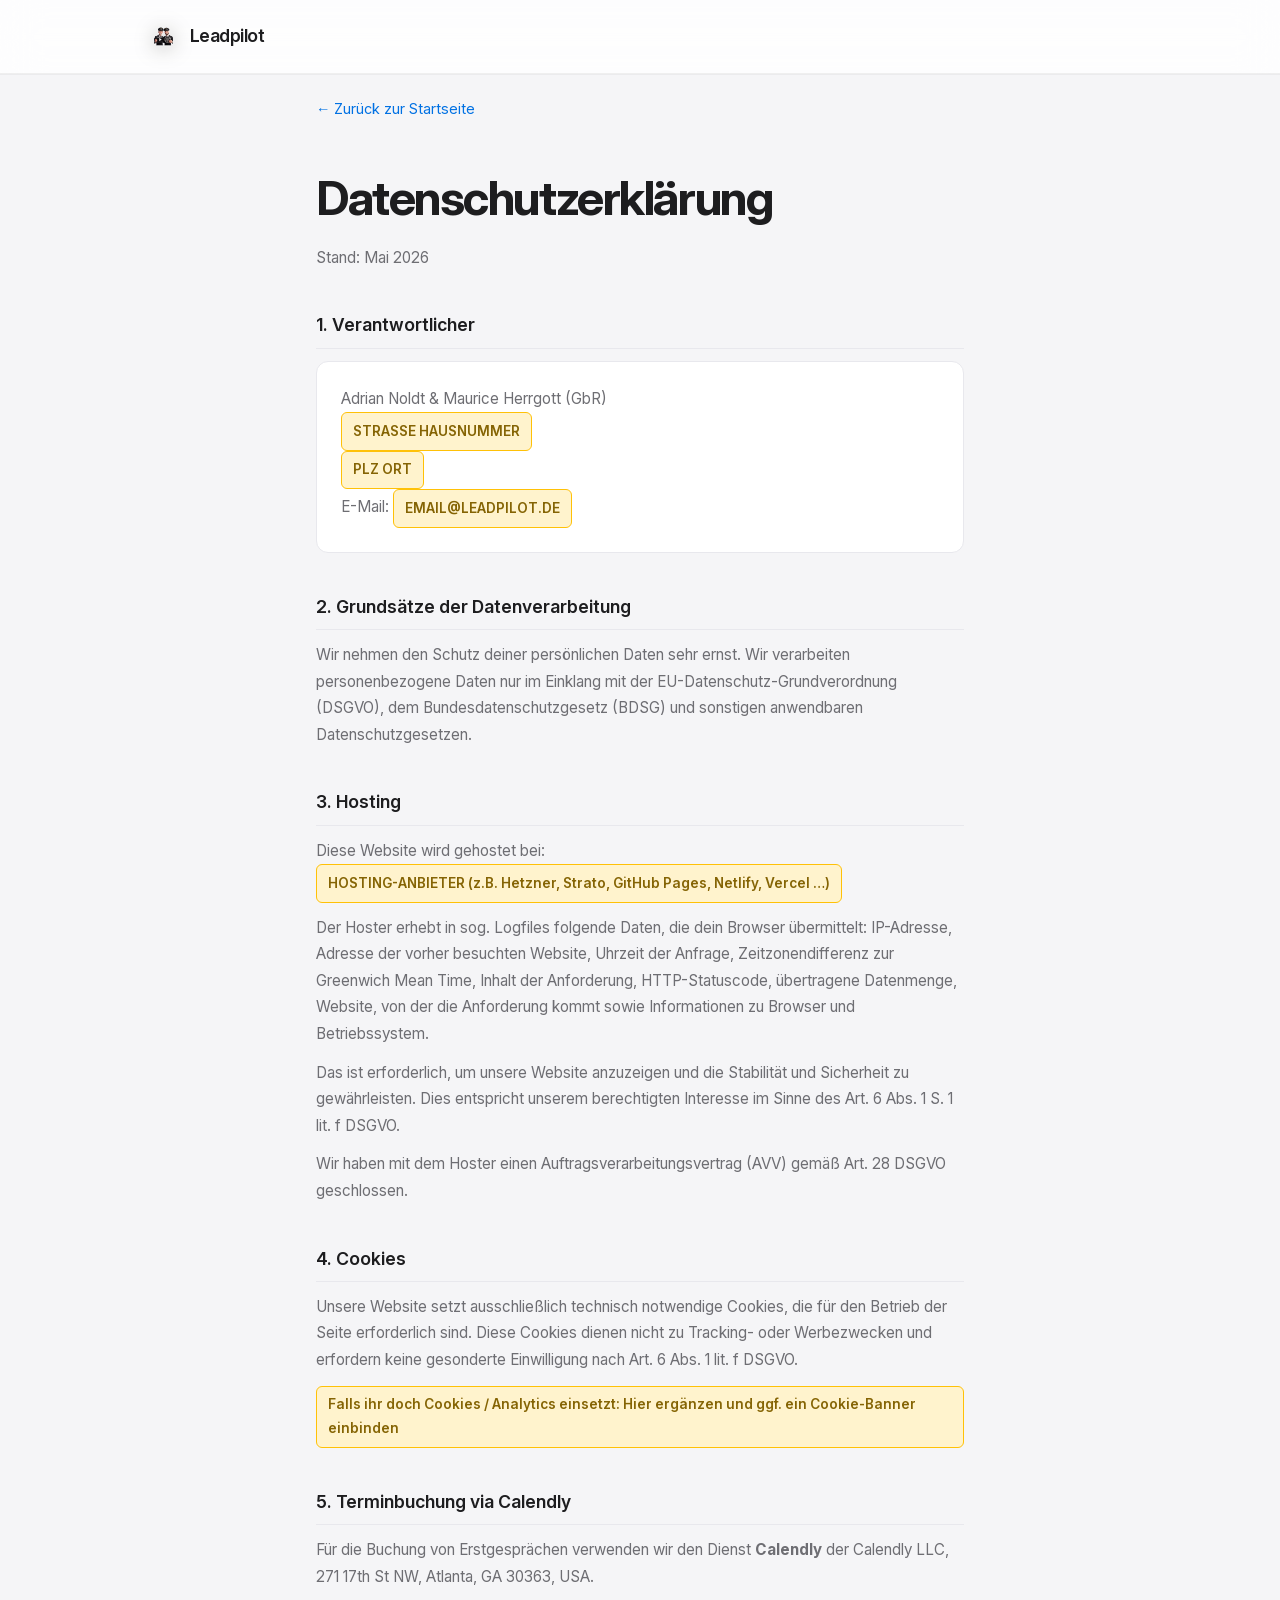
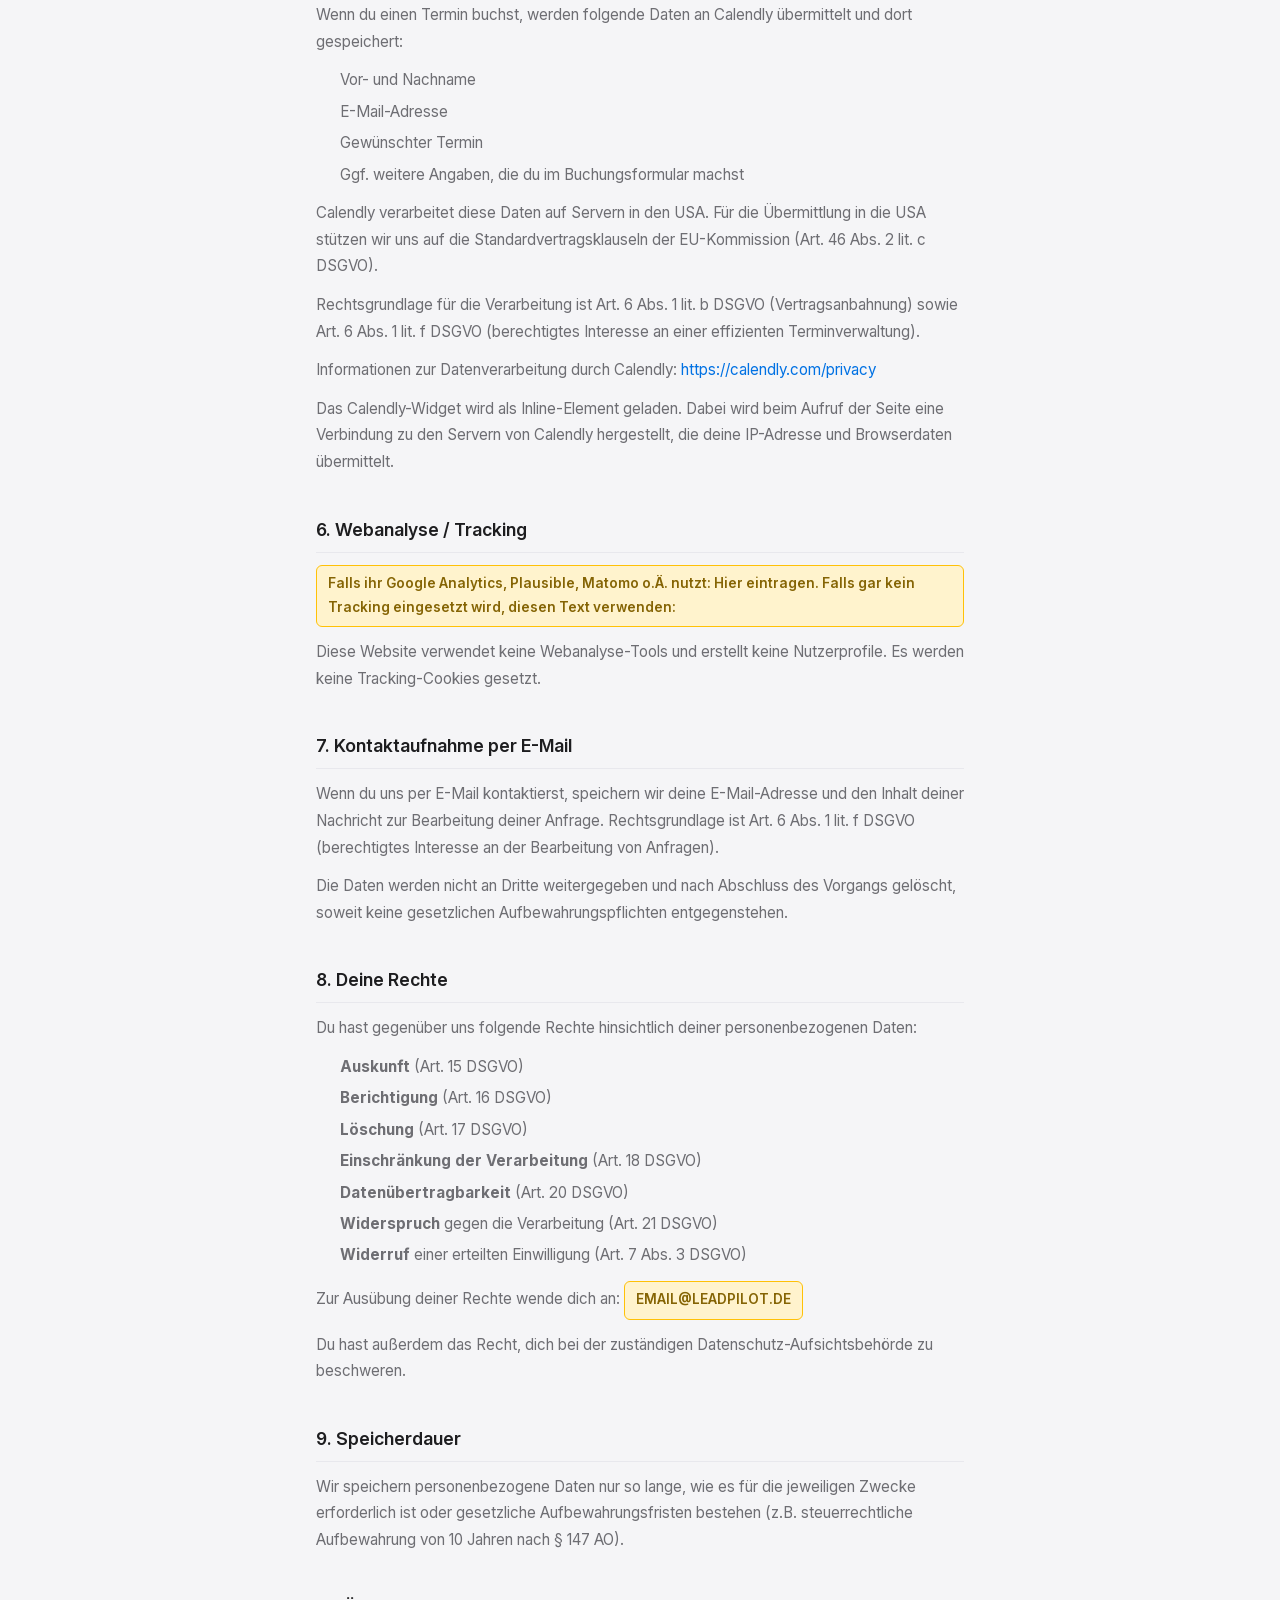
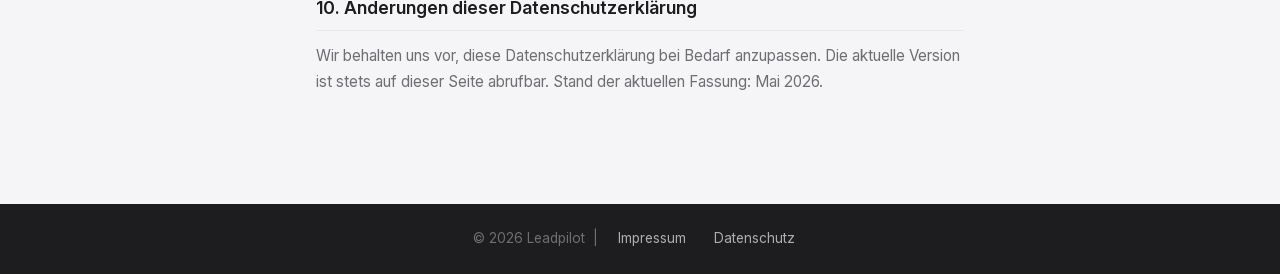
==== datenschutz.html @ 3bd0d0ff "Hero bild" ====
<!DOCTYPE html>
<html lang="de">
<head>
  <meta charset="UTF-8">
  <meta name="viewport" content="width=device-width, initial-scale=1.0">
  <title>Datenschutzerklärung — Leadpilot</title>
  <meta name="robots" content="noindex, follow">
  <link rel="canonical" href="https://leadpilot.de/datenschutz.html">
  <link rel="icon" type="image/png" sizes="32x32" href="assets/images/favicon-32x32.png">
  <link rel="stylesheet" href="assets/fonts/inter.css">
  <link rel="stylesheet" href="css/style.css">
  <style>
    .legal-page {
      background: var(--c-off-white);
      min-height: 100vh;
      padding-top: 6rem;
      padding-bottom: 6rem;
    }
    .legal-page .container {
      max-width: 760px;
    }
    .legal-page__back {
      display: inline-flex;
      align-items: center;
      gap: 0.4rem;
      color: var(--c-blue);
      text-decoration: none;
      font-size: 0.9rem;
      margin-bottom: 2.5rem;
      transition: opacity 0.2s;
    }
    .legal-page__back:hover { opacity: 0.7; }
    .legal-page h1 {
      font-size: clamp(2rem, 5vw, 3rem);
      font-weight: 700;
      color: var(--c-dark);
      margin-bottom: 0.5rem;
      letter-spacing: -0.03em;
    }
    .legal-page__date {
      color: var(--c-gray-4);
      font-size: 0.85rem;
      margin-bottom: 2.5rem;
    }
    .legal-page h2 {
      font-size: 1.1rem;
      font-weight: 600;
      color: var(--c-dark);
      margin-top: 2.5rem;
      margin-bottom: 0.75rem;
      padding-bottom: 0.5rem;
      border-bottom: 1px solid var(--c-gray-2);
    }
    .legal-page h3 {
      font-size: 0.95rem;
      font-weight: 600;
      color: var(--c-dark);
      margin-top: 1.5rem;
      margin-bottom: 0.5rem;
    }
    .legal-page p {
      color: var(--c-gray-4);
      line-height: 1.75;
      margin-bottom: 0.75rem;
      font-size: 0.95rem;
    }
    .legal-page ul {
      color: var(--c-gray-4);
      line-height: 1.75;
      margin-bottom: 0.75rem;
      font-size: 0.95rem;
      padding-left: 1.5rem;
    }
    .legal-page ul li { margin-bottom: 0.3rem; }
    .legal-page a {
      color: var(--c-blue);
      text-decoration: none;
    }
    .legal-page a:hover { text-decoration: underline; }
    .legal-placeholder {
      background: #fff3cd;
      border: 1px solid #ffc107;
      border-radius: 6px;
      padding: 0.4rem 0.7rem;
      display: inline-block;
      color: #856404;
      font-weight: 600;
      font-size: 0.85rem;
    }
    .legal-info-box {
      background: var(--c-white);
      border-radius: 12px;
      padding: 1.5rem;
      margin-bottom: 1rem;
      border: 1px solid var(--c-gray-2);
    }
    .legal-info-box p { margin: 0; }
    .footer--simple {
      background: var(--c-dark);
      padding: 1.5rem 0;
      text-align: center;
    }
    .footer--simple p {
      color: var(--c-gray-4);
      font-size: 0.85rem;
      margin: 0;
    }
    .footer--simple a {
      color: var(--c-gray-3);
      text-decoration: none;
      margin: 0 0.75rem;
    }
    .footer--simple a:hover { color: var(--c-white); }
  </style>
</head>
<body>

  <nav class="nav" id="nav">
    <div class="nav__inner">
      <a href="index.html" class="nav__logo">
        <img src="assets/images/Logo-Leadpilot.png" alt="" class="nav__logo-img" aria-hidden="true">
        <span class="nav__logo-text">Leadpilot</span>
      </a>
    </div>
  </nav>

  <main class="legal-page">
    <div class="container">

      <a href="index.html" class="legal-page__back">← Zurück zur Startseite</a>

      <h1>Datenschutzerklärung</h1>
      <p class="legal-page__date">Stand: Mai 2026</p>

      <!-- ── 1. Verantwortlicher ── -->
      <h2>1. Verantwortlicher</h2>
      <div class="legal-info-box">
        <p>
          Adrian Noldt &amp; Maurice Herrgott (GbR)<br>
          <span class="legal-placeholder">STRASSE HAUSNUMMER</span><br>
          <span class="legal-placeholder">PLZ ORT</span><br>
          E-Mail: <a href="mailto:"><span class="legal-placeholder">EMAIL@LEADPILOT.DE</span></a>
        </p>
      </div>

      <!-- ── 2. Grundsätze ── -->
      <h2>2. Grundsätze der Datenverarbeitung</h2>
      <p>
        Wir nehmen den Schutz deiner persönlichen Daten sehr ernst. Wir verarbeiten personenbezogene Daten nur im Einklang mit der EU-Datenschutz-Grundverordnung (DSGVO), dem Bundesdatenschutzgesetz (BDSG) und sonstigen anwendbaren Datenschutzgesetzen.
      </p>

      <!-- ── 3. Hosting ── -->
      <h2>3. Hosting</h2>
      <p>
        Diese Website wird gehostet bei: <span class="legal-placeholder">HOSTING-ANBIETER (z.B. Hetzner, Strato, GitHub Pages, Netlify, Vercel …)</span>
      </p>
      <p>
        Der Hoster erhebt in sog. Logfiles folgende Daten, die dein Browser übermittelt: IP-Adresse, Adresse der vorher besuchten Website, Uhrzeit der Anfrage, Zeitzonendifferenz zur Greenwich Mean Time, Inhalt der Anforderung, HTTP-Statuscode, übertragene Datenmenge, Website, von der die Anforderung kommt sowie Informationen zu Browser und Betriebssystem.
      </p>
      <p>
        Das ist erforderlich, um unsere Website anzuzeigen und die Stabilität und Sicherheit zu gewährleisten. Dies entspricht unserem berechtigten Interesse im Sinne des Art. 6 Abs. 1 S. 1 lit. f DSGVO.
      </p>
      <p>
        Wir haben mit dem Hoster einen Auftragsverarbeitungsvertrag (AVV) gemäß Art. 28 DSGVO geschlossen.
      </p>

      <!-- ── 4. Cookies ── -->
      <h2>4. Cookies</h2>
      <p>
        Unsere Website setzt ausschließlich technisch notwendige Cookies, die für den Betrieb der Seite erforderlich sind. Diese Cookies dienen nicht zu Tracking- oder Werbezwecken und erfordern keine gesonderte Einwilligung nach Art. 6 Abs. 1 lit. f DSGVO.
      </p>
      <p>
        <span class="legal-placeholder">Falls ihr doch Cookies / Analytics einsetzt: Hier ergänzen und ggf. ein Cookie-Banner einbinden</span>
      </p>

      <!-- ── 5. Calendly ── -->
      <h2>5. Terminbuchung via Calendly</h2>
      <p>
        Für die Buchung von Erstgesprächen verwenden wir den Dienst <strong>Calendly</strong> der Calendly LLC, 271 17th St NW, Atlanta, GA 30363, USA.
      </p>
      <p>
        Wenn du einen Termin buchst, werden folgende Daten an Calendly übermittelt und dort gespeichert:
      </p>
      <ul>
        <li>Vor- und Nachname</li>
        <li>E-Mail-Adresse</li>
        <li>Gewünschter Termin</li>
        <li>Ggf. weitere Angaben, die du im Buchungsformular machst</li>
      </ul>
      <p>
        Calendly verarbeitet diese Daten auf Servern in den USA. Für die Übermittlung in die USA stützen wir uns auf die Standardvertragsklauseln der EU-Kommission (Art. 46 Abs. 2 lit. c DSGVO).
      </p>
      <p>
        Rechtsgrundlage für die Verarbeitung ist Art. 6 Abs. 1 lit. b DSGVO (Vertragsanbahnung) sowie Art. 6 Abs. 1 lit. f DSGVO (berechtigtes Interesse an einer effizienten Terminverwaltung).
      </p>
      <p>
        Informationen zur Datenverarbeitung durch Calendly: <a href="https://calendly.com/privacy" target="_blank" rel="noopener noreferrer">https://calendly.com/privacy</a>
      </p>
      <p>
        Das Calendly-Widget wird als Inline-Element geladen. Dabei wird beim Aufruf der Seite eine Verbindung zu den Servern von Calendly hergestellt, die deine IP-Adresse und Browserdaten übermittelt.
      </p>

      <!-- ── 6. Analytics ── -->
      <h2>6. Webanalyse / Tracking</h2>
      <p>
        <span class="legal-placeholder">
          Falls ihr Google Analytics, Plausible, Matomo o.Ä. nutzt: Hier eintragen. Falls gar kein Tracking eingesetzt wird, diesen Text verwenden:
        </span>
      </p>
      <p>
        Diese Website verwendet keine Webanalyse-Tools und erstellt keine Nutzerprofile. Es werden keine Tracking-Cookies gesetzt.
      </p>

      <!-- ── 7. Kontaktaufnahme ── -->
      <h2>7. Kontaktaufnahme per E-Mail</h2>
      <p>
        Wenn du uns per E-Mail kontaktierst, speichern wir deine E-Mail-Adresse und den Inhalt deiner Nachricht zur Bearbeitung deiner Anfrage. Rechtsgrundlage ist Art. 6 Abs. 1 lit. f DSGVO (berechtigtes Interesse an der Bearbeitung von Anfragen).
      </p>
      <p>
        Die Daten werden nicht an Dritte weitergegeben und nach Abschluss des Vorgangs gelöscht, soweit keine gesetzlichen Aufbewahrungspflichten entgegenstehen.
      </p>

      <!-- ── 8. Deine Rechte ── -->
      <h2>8. Deine Rechte</h2>
      <p>Du hast gegenüber uns folgende Rechte hinsichtlich deiner personenbezogenen Daten:</p>
      <ul>
        <li><strong>Auskunft</strong> (Art. 15 DSGVO)</li>
        <li><strong>Berichtigung</strong> (Art. 16 DSGVO)</li>
        <li><strong>Löschung</strong> (Art. 17 DSGVO)</li>
        <li><strong>Einschränkung der Verarbeitung</strong> (Art. 18 DSGVO)</li>
        <li><strong>Datenübertragbarkeit</strong> (Art. 20 DSGVO)</li>
        <li><strong>Widerspruch</strong> gegen die Verarbeitung (Art. 21 DSGVO)</li>
        <li><strong>Widerruf</strong> einer erteilten Einwilligung (Art. 7 Abs. 3 DSGVO)</li>
      </ul>
      <p>
        Zur Ausübung deiner Rechte wende dich an: <a href="mailto:"><span class="legal-placeholder">EMAIL@LEADPILOT.DE</span></a>
      </p>
      <p>
        Du hast außerdem das Recht, dich bei der zuständigen Datenschutz-Aufsichtsbehörde zu beschweren.
      </p>

      <!-- ── 9. Speicherdauer ── -->
      <h2>9. Speicherdauer</h2>
      <p>
        Wir speichern personenbezogene Daten nur so lange, wie es für die jeweiligen Zwecke erforderlich ist oder gesetzliche Aufbewahrungsfristen bestehen (z.B. steuerrechtliche Aufbewahrung von 10 Jahren nach § 147 AO).
      </p>

      <!-- ── 10. Änderungen ── -->
      <h2>10. Änderungen dieser Datenschutzerklärung</h2>
      <p>
        Wir behalten uns vor, diese Datenschutzerklärung bei Bedarf anzupassen. Die aktuelle Version ist stets auf dieser Seite abrufbar. Stand der aktuellen Fassung: Mai 2026.
      </p>

    </div>
  </main>

  <footer class="footer--simple">
    <p>
      &copy; 2026 Leadpilot &nbsp;|&nbsp;
      <a href="impressum.html">Impressum</a>
      <a href="datenschutz.html">Datenschutz</a>
    </p>
  </footer>

</body>
</html>
---- assets/fonts/inter.css ----
/* Inter — lokal gehostet, kein Google-Server-Kontakt */
@font-face {
  font-family: 'Inter';
  font-style: normal;
  font-weight: 300 700;
  font-display: swap;
  src: url('inter-latin.woff2') format('woff2');
  unicode-range: U+0000-00FF, U+0131, U+0152-0153, U+02BB-02BC, U+02C6, U+02DA,
    U+02DC, U+0304, U+0308, U+0329, U+2000-206F, U+20AC, U+2122, U+2191,
    U+2193, U+2212, U+2215, U+FEFF, U+FFFD;
}
@font-face {
  font-family: 'Inter';
  font-style: italic;
  font-weight: 400;
  font-display: swap;
  src: url('inter-latin-italic.woff2') format('woff2');
  unicode-range: U+0000-00FF, U+0131, U+0152-0153, U+02BB-02BC, U+02C6, U+02DA,
    U+02DC, U+0304, U+0308, U+0329, U+2000-206F, U+20AC, U+2122, U+2191,
    U+2193, U+2212, U+2215, U+FEFF, U+FFFD;
}
---- css/style.css ----
/* ═══════════════════════════════════════════════════════════════
   LEADPILOT — Apple-Grade Design System
   Philosophie: Weniger, aber besser. Jedes Element verdient seinen Platz.
   ═══════════════════════════════════════════════════════════════ */

/* ── Reset ── */
*, *::before, *::after { box-sizing: border-box; margin: 0; padding: 0; }

/* ── Design Tokens ── */
:root {
  /* Neutrale Basis — Apple */
  --c-black:      #000000;
  --c-dark:       #1d1d1f;
  --c-dark-2:     #161617;
  --c-white:      #ffffff;
  --c-off-white:  #f5f5f7;
  --c-gray-1:     #f5f5f7;   /* hellster Hintergrund */
  --c-gray-2:     #e8e8ed;
  --c-gray-3:     #aeaeb2;
  --c-gray-4:     #6e6e73;   /* Body-Text auf hell */

  /* Apple Akzente */
  --c-blue:       #0071e3;
  --c-blue-light: #2997ff;
  --c-purple:     #bf5af2;
  --c-cyan:       #32ade6;

  /* Semantisch */
  --c-green:  #34c759;
  --c-red:    #ff453a;

  --font: 'Inter', -apple-system, BlinkMacSystemFont, 'SF Pro Display', sans-serif;

  --max-w:   1100px;
  --pad:     clamp(1.75rem, 5vw, 3.5rem);
  --r-sm:    10px;
  --r-md:    18px;
  --r-lg:    24px;
  --r-xl:    32px;
  --r-2xl:   40px;

  --ease-out:    cubic-bezier(0.16, 1, 0.3, 1);
  --ease-spring: cubic-bezier(0.34, 1.56, 0.64, 1);
  --ease-apple:  cubic-bezier(0.42, 0, 0.58, 1);
  --t-xs:  0.12s;
  --t-sm:  0.22s;
  --t-md:  0.42s;
  --t-lg:  0.72s;
}

/* ── Base ── */
html {
  scroll-behavior: smooth;
  -webkit-text-size-adjust: 100%;
  font-feature-settings: "cv01","cv03","cv04","ss01";
}
body {
  font-family: var(--font);
  background: var(--c-white);
  color: var(--c-dark);
  line-height: 1.6;
  overflow-x: hidden;
  -webkit-font-smoothing: antialiased;
  -moz-osx-font-smoothing: grayscale;
}
img    { display: block; max-width: 100%; }
a      { color: inherit; text-decoration: none; }
button { cursor: pointer; border: none; background: none; font: inherit; }
ul     { list-style: none; }

.container {
  max-width: var(--max-w);
  margin-inline: auto;
  padding-inline: var(--pad);
}

/* ═══════════════════════════════════════════════════════════════
   SCROLL REVEAL
   ═══════════════════════════════════════════════════════════════ */
.reveal {
  opacity: 0;
  transform: translateY(28px);
  transition:
    opacity var(--t-lg) var(--ease-out),
    transform var(--t-lg) var(--ease-out);
}
.reveal--delay-1 { transition-delay: 0.07s; }
.reveal--delay-2 { transition-delay: 0.14s; }
.reveal--delay-3 { transition-delay: 0.21s; }
.reveal.is-visible { opacity: 1; transform: none; }

/* ═══════════════════════════════════════════════════════════════
   TYPOGRAPHY HELPERS
   ═══════════════════════════════════════════════════════════════ */
.section-eyebrow {
  display: inline-block;
  font-size: 0.72rem;
  font-weight: 600;
  letter-spacing: 0.18em;
  text-transform: uppercase;
  color: var(--c-blue);
  margin-bottom: 1rem;
}
.section-eyebrow--light { color: var(--c-blue-light); }

.section-title {
  font-size: clamp(2.4rem, 5.5vw, 4rem);
  font-weight: 600;
  letter-spacing: -0.05em;
  line-height: 1.04;
  color: var(--c-dark);
}
.section-title--light { color: var(--c-white); }

.section-header {
  text-align: center;
  margin-bottom: clamp(3.5rem, 7vw, 6rem);
}
.section-header .section-sub {
  margin-top: 1.1rem;
  font-size: clamp(1rem, 2vw, 1.2rem);
  color: var(--c-gray-4);
  line-height: 1.65;
  max-width: 540px;
  margin-inline: auto;
}
.section-header--light .section-sub { color: rgba(255,255,255,0.42); }

/* ═══════════════════════════════════════════════════════════════
   BUTTONS — Apple Pill-Style
   ═══════════════════════════════════════════════════════════════ */
.btn {
  display: inline-flex;
  align-items: center;
  gap: 0.45rem;
  padding: 0.78rem 1.65rem;
  border-radius: 980px;
  font-size: 0.9rem;
  font-weight: 600;
  letter-spacing: -0.01em;
  white-space: nowrap;
  transition:
    background var(--t-sm) var(--ease-apple),
    box-shadow var(--t-sm) var(--ease-apple),
    transform var(--t-sm) var(--ease-apple),
    opacity var(--t-sm);
}
.btn:hover  { transform: scale(1.022); }
.btn:active { transform: scale(0.978); }

.btn--hero-primary {
  background: var(--c-blue);
  color: var(--c-white);
  font-weight: 700;
  letter-spacing: -0.015em;
  box-shadow: 0 4px 24px rgba(0,113,227,0.3);
}
.btn--hero-primary:hover {
  background: var(--c-blue-light);
  box-shadow: 0 8px 36px rgba(0,113,227,0.4);
}

.btn--hero-ghost {
  background: transparent;
  color: var(--c-dark);
  box-shadow: inset 0 0 0 1px rgba(0,0,0,0.15);
}
.btn--hero-ghost:hover {
  background: rgba(0,0,0,0.04);
  box-shadow: inset 0 0 0 1px rgba(0,0,0,0.22);
}

.btn--primary {
  background: var(--c-blue);
  color: var(--c-dark);
}
.btn--primary:hover {
  background: var(--c-blue-light);
  box-shadow: 0 6px 28px rgba(0,113,227,0.35);
}

.btn--dark {
  background: var(--c-dark);
  color: var(--c-white);
}
.btn--dark:hover {
  background: #2a2a2e;
  box-shadow: 0 6px 28px rgba(0,0,0,0.28);
}

.btn--white {
  background: var(--c-white);
  color: var(--c-dark);
}
.btn--white:hover {
  background: var(--c-off-white);
  box-shadow: 0 8px 32px rgba(0,0,0,0.18);
}

.btn--full { width: 100%; justify-content: center; }

.section-cta {
  text-align: center;
  margin-top: clamp(3rem, 6vw, 5rem);
}

/* ═══════════════════════════════════════════════════════════════
   NAVIGATION — Floating Glass Bar
   ═══════════════════════════════════════════════════════════════ */
.nav {
  position: fixed;
  inset-block-start: 0;
  inset-inline: 0;
  z-index: 200;
  background: rgba(255,255,255,0.82);
  backdrop-filter: saturate(180%) blur(20px);
  -webkit-backdrop-filter: saturate(180%) blur(20px);
  border-bottom: 1px solid rgba(0,0,0,0.06);
  box-shadow: 0 1px 0 rgba(0,0,0,0.04);
  transition:
    background var(--t-md) var(--ease-apple),
    border-color var(--t-md) var(--ease-apple),
    box-shadow var(--t-md) var(--ease-apple);
}

/* Über hellem Hero */
.nav--dark .nav__logo        { color: var(--c-dark); }
.nav--dark .nav__link        { color: var(--c-dark); opacity: 0.75; }
.nav--dark .nav__link:hover  { color: var(--c-dark); opacity: 1; background: rgba(0,0,0,0.04); }
.nav--dark .nav__link--cta         { background: var(--c-blue); color: var(--c-white); box-shadow: none; opacity: 1; }
.nav--dark .nav__link--cta:hover   { background: var(--c-blue-light); color: var(--c-white); opacity: 1; }
.nav--dark .nav__burger span { background: var(--c-dark); }

/* Gescrollt – warmes Frosted Glass */
.nav.is-scrolled {
  background: rgba(245,245,247,0.86);
  backdrop-filter: saturate(180%) blur(24px);
  -webkit-backdrop-filter: saturate(180%) blur(24px);
  border-color: rgba(0,0,0,0.06);
  box-shadow: 0 1px 0 rgba(0,0,0,0.04);
}
.nav.is-scrolled .nav__logo        { color: var(--c-dark); }
.nav.is-scrolled .nav__link        { color: var(--c-dark); opacity: 0.75; }
.nav.is-scrolled .nav__link:hover  { opacity: 1; background: rgba(0,0,0,0.04); }
.nav.is-scrolled .nav__link--cta         { background: var(--c-blue); color: var(--c-white); box-shadow: none; opacity: 1; }
.nav.is-scrolled .nav__link--cta:hover   { background: var(--c-blue-light); }
.nav.is-scrolled .nav__burger span { background: var(--c-dark); }

.nav__inner {
  max-width: var(--max-w);
  margin-inline: auto;
  padding: 0.9rem var(--pad);
  display: flex;
  align-items: center;
  gap: 1.25rem;
}

.nav__logo {
  margin-right: auto;
  display: flex;
  align-items: center;
  gap: 0.55rem;
  transition: opacity var(--t-sm);
}
.nav__logo:hover { opacity: 0.78; }

.nav__logo-img {
  height: 44px;
  width: auto;
  display: block;
  filter: drop-shadow(0 1px 0 rgba(255,255,255,0.6)) drop-shadow(0 2px 10px rgba(0,0,0,0.28));
  transition: filter var(--t-sm);
}

.nav__logo-text {
  font-size: 1.1rem;
  font-weight: 600;
  letter-spacing: -0.03em;
  color: var(--c-dark);
}

.nav__links { display: flex; align-items: center; gap: 0.1rem; }

.nav__link {
  font-size: 0.84rem;
  font-weight: 400;
  color: var(--c-dark);
  padding: 0.35rem 0.75rem;
  border-radius: 980px;
  transition: background var(--t-xs), color var(--t-xs), opacity var(--t-xs), box-shadow var(--t-xs);
  opacity: 0.8;
  white-space: nowrap;
}
.nav__link:hover  { opacity: 1; }
.nav__link--cta { opacity: 1; font-weight: 600; }

.nav__burger {
  display: none;
  flex-direction: column;
  gap: 5px;
  padding: 6px;
  border-radius: 7px;
  transition: background var(--t-xs);
}
.nav__burger:hover { background: rgba(0,0,0,0.05); }
.nav__burger span {
  display: block;
  width: 20px;
  height: 1.5px;
  background: var(--c-dark);
  border-radius: 2px;
  transition: transform var(--t-md) var(--ease-out), opacity var(--t-sm);
}
.nav__burger.is-open span:nth-child(1) { transform: translateY(6.5px) rotate(45deg); }
.nav__burger.is-open span:nth-child(2) { opacity: 0; }
.nav__burger.is-open span:nth-child(3) { transform: translateY(-6.5px) rotate(-45deg); }

.nav__mobile {
  max-height: 0;
  overflow: hidden;
  background: rgba(245,245,247,0.97);
  backdrop-filter: blur(24px);
  -webkit-backdrop-filter: blur(24px);
  transition: max-height var(--t-md) var(--ease-out);
}
.nav__mobile.is-open {
  max-height: 500px;
  padding-block: 0.5rem 1.5rem;
  border-top: 1px solid rgba(0,0,0,0.05);
}
.nav__mobile-link {
  display: block;
  padding: 0.75rem var(--pad);
  font-size: 1rem;
  color: var(--c-dark);
  border-bottom: 1px solid rgba(0,0,0,0.04);
}
.nav__mobile-link--cta { color: var(--c-blue); font-weight: 700; }

/* ═══════════════════════════════════════════════════════════════
   HERO — Cinematic Dark
   ═══════════════════════════════════════════════════════════════ */
.hero {
  position: relative;
  min-height: 100svh;
  display: flex;
  align-items: center;
  justify-content: center;
  background: var(--c-white);
  overflow: hidden;
  padding-block: 10rem 8rem;
}

/* Mesh Gradient Orbs */
.hero__mesh { position: absolute; inset: 0; pointer-events: none; }
.hero__mesh-orb {
  position: absolute;
  border-radius: 50%;
  filter: blur(100px);
  animation: meshFloat 18s ease-in-out infinite;
  will-change: transform;
}
.hero__mesh-orb--1 {
  width: 700px; height: 700px;
  background: radial-gradient(circle, rgba(0,113,227,0.14), transparent 65%);
  top: -200px; left: -150px;
}
.hero__mesh-orb--2 {
  width: 600px; height: 600px;
  background: radial-gradient(circle, rgba(191,90,242,0.11), transparent 65%);
  top: -100px; right: -100px;
  animation-delay: -6s;
}
.hero__mesh-orb--3 {
  width: 500px; height: 500px;
  background: radial-gradient(circle, rgba(50,173,230,0.09), transparent 65%);
  bottom: -150px; left: 30%;
  animation-delay: -12s;
}
.hero__mesh-orb--4 {
  width: 350px; height: 350px;
  background: radial-gradient(circle, rgba(41,151,255,0.08), transparent 65%);
  bottom: 10%; right: 5%;
  animation-delay: -4s;
}
@keyframes meshFloat {
  0%, 100% { transform: translate(0, 0) scale(1); }
  33%       { transform: translate(40px, -50px) scale(1.07); }
  66%       { transform: translate(-25px, 35px) scale(0.93); }
}

/* Subtiles Grid */
.hero__grid-overlay {
  position: absolute;
  inset: 0;
  background-image:
    linear-gradient(rgba(41,151,255,0.04) 1px, transparent 1px),
    linear-gradient(90deg, rgba(41,151,255,0.04) 1px, transparent 1px);
  background-size: 72px 72px;
  pointer-events: none;
  mask-image: radial-gradient(ellipse 75% 75% at 50% 50%, black 20%, transparent 100%);
}

/* Film-Grain — deaktiviert auf weißem Hintergrund */
.hero__noise { display: none; }

/* Hero Stacked Layout */
.hero__layout {
  position: relative;
  z-index: 2;
  display: grid;
  grid-template-columns: 1fr;
  gap: clamp(2.5rem, 5vw, 4rem);
  align-items: center;
  justify-items: center;
  max-width: var(--max-w);
  width: 100%;
  padding-inline: var(--pad);
}

/* Hero Content */
.hero__content {
  position: relative;
  text-align: center;
  max-width: 920px;
}

.hero__badge {
  display: inline-flex;
  align-items: center;
  gap: 0.55rem;
  padding: 0.38rem 1.1rem;
  background: rgba(0,113,227,0.08);
  box-shadow: inset 0 0 0 1px rgba(0,113,227,0.25);
  border-radius: 980px;
  font-size: 0.74rem;
  font-weight: 600;
  color: var(--c-blue);
  letter-spacing: 0.12em;
  text-transform: uppercase;
  margin-bottom: 1.75rem;
  margin-inline: auto;
}
.hero__badge-pulse {
  width: 6px; height: 6px;
  border-radius: 50%;
  background: var(--c-blue-light);
  box-shadow: 0 0 0 0 rgba(41,151,255,0.6);
  animation: pulseRing 2.8s ease-in-out infinite;
}
@keyframes pulseRing {
  0%   { box-shadow: 0 0 0 0 rgba(41,151,255,0.6); }
  60%  { box-shadow: 0 0 0 7px rgba(41,151,255,0); }
  100% { box-shadow: 0 0 0 0 rgba(41,151,255,0); }
}

.hero__headline {
  font-size: clamp(2.6rem, 4.6vw, 6rem);
  font-weight: 700;
  letter-spacing: -0.05em;
  line-height: 1.06;
  color: var(--c-dark);
  margin-bottom: 1.75rem;
}
.hero__headline-em {
  display: block;
  font-style: normal;
  background: linear-gradient(
    108deg,
    #2997ff  0%,
    #0071e3 22%,
    #bf5af2 46%,
    #32ade6 66%,
    #0071e3 82%,
    #2997ff 100%
  );
  -webkit-background-clip: text;
  -webkit-text-fill-color: transparent;
  background-clip: text;
  background-size: 200% auto;
  animation: gradientFlow 8s linear infinite;
}
@keyframes gradientFlow {
  0%   { background-position: 0% center; }
  100% { background-position: 200% center; }
}

.hero__sub {
  font-size: clamp(1.05rem, 1.6vw, 1.3rem);
  font-weight: 400;
  color: #3a3a3f;
  line-height: 1.6;
  letter-spacing: -0.01em;
  max-width: 560px;
  margin-inline: auto;
  margin-bottom: 0;
}

/* Desktop: Text links, Video rechts */
@media (min-width: 769px) {
  .hero__layout {
    grid-template-columns: 1fr 1.1fr;
    justify-items: start;
    align-items: center;
    max-width: min(92vw, 1440px);
    gap: clamp(2.5rem, 5vw, 5rem);
  }
  .hero__content {
    text-align: left;
    max-width: 100%;
  }
  .hero__badge      { margin-inline: 0; }
  .hero__sub        { margin-inline: 0; max-width: 100%; font-size: 1.1rem; }
  .hero__headline   { font-size: clamp(2.4rem, 3.4vw, 4.2rem); }
  .hero__headline-em br { display: none; }
  .hero__actions {
    justify-content: flex-start;
  }
  .hero__actions .btn {
    padding: 0.9rem 2.2rem;
    font-size: 1rem;
  }
  .hero__video-wrap {
    grid-column: 2;
    grid-row: 1 / span 2;
    width: 100%;
    align-self: center;
  }
}

.hero__actions {
  display: flex;
  gap: 0.7rem;
  justify-content: center;
  flex-wrap: wrap;
  margin-bottom: 0;
}

.hero__chips {
  display: flex;
  gap: 0.4rem;
  justify-content: flex-start;
  flex-wrap: wrap;
}
.chip {
  font-size: 0.7rem;
  font-weight: 500;
  letter-spacing: 0.04em;
  color: rgba(41,151,255,0.6);
  padding: 0.25rem 0.7rem;
  box-shadow: inset 0 0 0 1px rgba(0,113,227,0.22);
  border-radius: 980px;
}

/* Hero Video — YouTube 16:9 */
.hero__video-wrap {
  position: relative;
  border-radius: var(--r-2xl);
  overflow: hidden;
  aspect-ratio: 16 / 9;
  background: #000;
  border: 1px solid rgba(0,113,227,0.18);
  box-shadow:
    0 2px 0 rgba(255,255,255,0.08) inset,
    0 32px 80px rgba(0,0,0,0.45),
    0 4px 24px rgba(0,113,227,0.14);
  width: 100%;
}

.hero__video {
  position: absolute;
  inset: 0;
  width: 100%;
  height: 100%;
  object-fit: cover;
  border: none;
  pointer-events: none;
}

.hero__video-play {
  position: absolute;
  inset: 0;
  display: flex;
  align-items: center;
  justify-content: center;
  background: rgba(0,0,0,0.18);
  border: none;
  cursor: pointer;
  touch-action: manipulation;
  transition: background var(--t-sm) var(--ease-apple), opacity var(--t-md);
  z-index: 3;
}
.hero__video-play:hover { background: rgba(0,0,0,0.28); }
.hero__video-play svg {
  width: 72px;
  height: 72px;
  filter: drop-shadow(0 4px 24px rgba(0,0,0,0.5));
  transition: transform var(--t-sm) var(--ease-spring);
}
.hero__video-play:hover svg { transform: scale(1.1); }
.hero__video-play.is-hidden {
  opacity: 0;
  pointer-events: none;
}

.hero__scroll-hint {
  position: absolute;
  bottom: 2.75rem;
  left: 50%;
  transform: translateX(-50%);
  display: flex;
  flex-direction: column;
  align-items: center;
  gap: 0.55rem;
  opacity: 0.28;
}
.hero__scroll-line {
  width: 1px;
  height: 48px;
  background: linear-gradient(to bottom, var(--c-blue-light), transparent);
  animation: scrollLine 2.2s ease-in-out infinite;
}
@keyframes scrollLine {
  0%   { transform: scaleY(1);   transform-origin: top;    opacity: 1; }
  50%  { transform: scaleY(0.25); transform-origin: top;   opacity: 0.3; }
  51%  { transform: scaleY(0);   transform-origin: bottom; }
  100% { transform: scaleY(1);   transform-origin: bottom; opacity: 1; }
}
.hero__scroll-label {
  font-size: 0.62rem;
  font-weight: 500;
  letter-spacing: 0.18em;
  text-transform: uppercase;
  color: var(--c-blue-light);
}

/* ═══════════════════════════════════════════════════════════════
   PORTFOLIO
   ═══════════════════════════════════════════════════════════════ */
.portfolio {
  background: var(--c-white);
  padding-block: clamp(6rem, 12vw, 10rem);
  padding-bottom: clamp(6rem, 12vw, 10rem);
}

.portfolio__grid {
  display: grid;
  grid-template-columns: repeat(6, 1fr);
  column-gap: 1.25rem;
  row-gap: 1.25rem;
}

/* 2 große oben, 3 kleine unten — alle 16:9 ohne Lücken */
.video-card:nth-child(1),
.video-card:nth-child(2) { grid-column: span 3; }
.video-card:nth-child(3),
.video-card:nth-child(4),
.video-card:nth-child(5) { grid-column: span 2; }

.portfolio .section-header {
  position: relative;
  padding-bottom: 2rem;
  margin-bottom: 0;
}


.video-card {
  border-radius: var(--r-xl);
  overflow: hidden;
  background: var(--c-white);
  border: 1px solid rgba(0,0,0,0.07);
  box-shadow: 0 2px 16px rgba(0,0,0,0.06);
  transition:
    transform var(--t-md) var(--ease-out),
    box-shadow var(--t-md) var(--ease-out);
}
.video-card:hover {
  transform: translateY(-5px);
  box-shadow: 0 16px 48px rgba(0,0,0,0.12);
}

.video-card__media {
  position: relative;
  aspect-ratio: 16 / 9;
  overflow: hidden;
  background: linear-gradient(135deg, #0d1117 0%, #161b22 40%, #1c2333 100%);
}

.video-card__iframe,
.video-card__video {
  position: absolute;
  inset: 0;
  width: 100%;
  height: 100%;
  border: none;
  object-fit: cover;
}
.video-card__video::-webkit-media-controls-overflow-button {
  display: none;
}

.video-card__play {
  position: absolute;
  inset: 0;
  display: flex;
  align-items: center;
  justify-content: center;
  background: transparent;
  border: none;
  cursor: pointer;
  touch-action: manipulation;
  transition: opacity 0.2s ease;
}
.video-card__play svg {
  width: 64px;
  height: 64px;
  filter: drop-shadow(0 4px 20px rgba(0,0,0,0.6));
  transition: transform 0.2s ease;
}
.video-card__play:hover svg {
  transform: scale(1.1);
}

/* ── Video Modal ── */
.video-modal {
  position: fixed;
  inset: 0;
  z-index: 1000;
  display: flex;
  align-items: center;
  justify-content: center;
}
.video-modal[hidden] { display: none; }

.video-modal__backdrop {
  position: absolute;
  inset: 0;
  background: rgba(0,0,0,0.85);
  backdrop-filter: blur(6px);
  -webkit-backdrop-filter: blur(6px);
  cursor: pointer;
  opacity: 0;
  transition: opacity 0.35s ease;
}
.video-modal.is-open .video-modal__backdrop { opacity: 1; }

.video-modal__box {
  position: relative;
  z-index: 1;
  width: min(90vw, 960px);
  border-radius: var(--r-xl);
  overflow: hidden;
  background: #000;
  box-shadow: 0 32px 80px rgba(0,0,0,0.7);
  transform: scale(0.05);
  opacity: 0;
  transition:
    transform 0.45s cubic-bezier(0.34, 1.4, 0.64, 1),
    opacity   0.3s ease;
}
.video-modal.is-open .video-modal__box {
  transform: scale(1);
  opacity: 1;
}

.video-modal__video {
  display: block;
  width: 100%;
  max-height: 80vh;
  object-fit: contain;
}

.video-modal__close {
  position: absolute;
  top: 12px;
  right: 12px;
  z-index: 2;
  width: 36px;
  height: 36px;
  display: flex;
  align-items: center;
  justify-content: center;
  background: rgba(0,0,0,0.55);
  backdrop-filter: blur(8px);
  -webkit-backdrop-filter: blur(8px);
  border: 1px solid rgba(255,255,255,0.15);
  border-radius: 50%;
  color: #fff;
  cursor: pointer;
  transition: background 0.2s;
}
.video-modal__close:hover { background: rgba(0,0,0,0.8); }
.video-modal__close svg { width: 16px; height: 16px; }

.video-card__info {
  padding: 1rem 1.25rem 1.2rem;
}
.video-card__tag {
  display: block;
  font-size: 0.68rem;
  font-weight: 600;
  letter-spacing: 0.1em;
  text-transform: uppercase;
  color: var(--c-blue);
  margin-bottom: 0.3rem;
}
.video-card__title {
  font-size: 1rem;
  font-weight: 600;
  letter-spacing: -0.02em;
  color: var(--c-dark);
  line-height: 1.3;
}


/* ═══════════════════════════════════════════════════════════════
   VORTEILE — Bento Grid
   ═══════════════════════════════════════════════════════════════ */
.vorteile {
  background: var(--c-gray-1);
  padding-block: clamp(6rem, 12vw, 10rem);
}

.bento {
  display: grid;
  grid-template-columns: repeat(3, 1fr);
  gap: 12px;
}

.bento__card {
  background: var(--c-white);
  border-radius: var(--r-xl);
  padding: 2.25rem;
  border: 1px solid rgba(0,0,0,0.055);
  position: relative;
  overflow: hidden;
  transition:
    transform var(--t-md) var(--ease-out),
    box-shadow var(--t-md) var(--ease-out);
  cursor: default;
}
.bento__card:hover {
  transform: translateY(-4px);
  box-shadow: 0 2px 4px rgba(0,0,0,0.03), 0 12px 40px rgba(0,0,0,0.08);
}
.bento__card--tall  { grid-row: span 2; display: flex; flex-direction: column; }
.bento__card--tall .bento__card-body { margin-top: auto; }
.bento__card--wide  { grid-column: span 2; }

/* Dunkle Akzent-Karte */
.bento__card--accent {
  background: var(--c-dark);
  border-color: transparent;
}
.bento__card--accent:hover {
  box-shadow: 0 12px 48px rgba(0,0,0,0.4), 0 0 0 1px rgba(0,113,227,0.18);
}
.bento__card--accent .bento__card-icon  { color: var(--c-blue-light); }
.bento__card--accent .bento__card-title { color: rgba(255,255,255,0.96); }
.bento__card--accent .bento__card-text  { color: rgba(255,255,255,0.68); }

/* Subtiler Gold-Schimmer nur auf Akzent-Karte */
.bento__card-gradient {
  position: absolute;
  inset: 0;
  background: radial-gradient(ellipse 110% 90% at 0% 0%, rgba(0,113,227,0.16) 0%, transparent 55%);
  pointer-events: none;
}

.bento__card-icon { width: 38px; height: 38px; color: var(--c-blue); margin-bottom: 1.5rem; flex-shrink: 0; }
.bento__card-icon svg { width: 100%; height: 100%; }

.bento__card-title {
  font-size: 1.22rem;
  font-weight: 700;
  letter-spacing: -0.03em;
  color: var(--c-dark);
  margin-bottom: 0.6rem;
  line-height: 1.25;
}
.bento__card-text {
  font-size: 0.92rem;
  color: #4a4a52;
  line-height: 1.7;
}

/* ═══════════════════════════════════════════════════════════════
   VERGLEICH
   ═══════════════════════════════════════════════════════════════ */
.vergleich {
  background: var(--c-white);
  padding-block: clamp(6rem, 12vw, 10rem);
}

.comparison {
  display: grid;
  grid-template-columns: 1fr 1fr;
  gap: 12px;
  max-width: 860px;
  margin-inline: auto;
}

.comparison__card {
  border-radius: var(--r-xl);
  padding: 2.25rem 2.5rem;
  transition: transform var(--t-md) var(--ease-out), box-shadow var(--t-md) var(--ease-out);
}
.comparison__card:hover { transform: translateY(-3px); }

.comparison__card--other {
  background: var(--c-gray-1);
  border: 1px solid rgba(0,0,0,0.055);
}
.comparison__card--other:hover { box-shadow: 0 8px 36px rgba(0,0,0,0.07); }

.comparison__card--us {
  background: var(--c-dark);
  border: 1px solid rgba(0,113,227,0.22);
  position: relative;
  overflow: hidden;
}
.comparison__card--us::before {
  content: '';
  position: absolute;
  top: 0; left: 0;
  width: 100%; height: 100%;
  background: radial-gradient(ellipse 110% 80% at 5% 0%, rgba(0,113,227,0.13) 0%, transparent 55%);
  pointer-events: none;
}
.comparison__card--us:hover {
  box-shadow: 0 20px 60px rgba(0,0,0,0.45), 0 0 0 1px rgba(0,113,227,0.3);
}

.comparison__card-head {
  display: flex;
  align-items: center;
  justify-content: space-between;
  padding-bottom: 1.25rem;
  margin-bottom: 1.6rem;
  border-bottom: 1px solid;
}
.comparison__card--other .comparison__card-head { border-bottom-color: rgba(0,0,0,0.07); }
.comparison__card--us    .comparison__card-head { border-bottom-color: rgba(0,113,227,0.18); }

.comparison__card-head h3 {
  font-size: 0.95rem;
  font-weight: 600;
  letter-spacing: -0.02em;
  position: relative;
  z-index: 1;
}
.comparison__card--other .comparison__card-head h3 { color: var(--c-gray-3); }
.comparison__card--us    .comparison__card-head h3 { color: var(--c-white); }

.comparison__badge {
  font-size: 0.68rem;
  font-weight: 700;
  letter-spacing: 0.06em;
  text-transform: uppercase;
  color: var(--c-dark);
  background: var(--c-blue);
  padding: 0.2rem 0.65rem;
  border-radius: 980px;
  position: relative;
  z-index: 1;
}

.comparison__list { display: flex; flex-direction: column; gap: 0.95rem; position: relative; z-index: 1; }

.comparison__item {
  display: flex;
  align-items: flex-start;
  gap: 0.7rem;
  font-size: 0.88rem;
  line-height: 1.55;
}
.comparison__item--con { color: var(--c-gray-3); }
.comparison__item--pro { color: rgba(255,255,255,0.78); }

.comparison__item--con::before,
.comparison__item--pro::before {
  content: '';
  display: inline-block;
  flex-shrink: 0;
  width: 20px; height: 20px;
  border-radius: 50%;
  font-size: 0.6rem;
  font-weight: 700;
  text-align: center;
  line-height: 20px;
  margin-top: 0.12rem;
}
.comparison__item--con::before {
  content: '✕';
  background: rgba(255,67,58,0.1);
  color: var(--c-red);
}
.comparison__item--pro::before {
  content: '✓';
  background: rgba(0,113,227,0.18);
  color: var(--c-blue-light);
}

/* ═══════════════════════════════════════════════════════════════
   ABLAUF — 5 Steps
   ═══════════════════════════════════════════════════════════════ */
.ablauf {
  background: var(--c-gray-1);
  padding-block: clamp(6rem, 12vw, 10rem);
}

.process {
  max-width: 680px;
  margin-inline: auto;
}

.process__step {
  display: grid;
  grid-template-columns: 60px 1fr;
  gap: 2rem;
  padding-block: 1.6rem;
  align-items: center;
  border-bottom: 1px solid rgba(0,0,0,0.055);
}
.process__step:last-child { border-bottom: none; }

.process__num {
  width: 52px; height: 52px;
  border-radius: 50%;
  background: var(--c-white);
  border: 1px solid rgba(0,113,227,0.22);
  color: var(--c-blue);
  display: flex;
  align-items: center;
  justify-content: center;
  font-size: 0.82rem;
  font-weight: 700;
  letter-spacing: 0.04em;
  flex-shrink: 0;
  box-shadow: 0 2px 10px rgba(0,0,0,0.05);
  transition:
    background var(--t-md) var(--ease-out),
    color var(--t-md),
    border-color var(--t-md),
    box-shadow var(--t-md) var(--ease-out);
}
.process__step:hover .process__num {
  background: var(--c-dark);
  color: var(--c-blue-light);
  border-color: transparent;
  box-shadow: 0 4px 20px rgba(0,113,227,0.2);
}

.process__title {
  font-size: 1.05rem;
  font-weight: 600;
  letter-spacing: -0.025em;
  color: var(--c-dark);
  margin-bottom: 0.35rem;
}
.process__text {
  font-size: 0.87rem;
  color: var(--c-gray-4);
  line-height: 1.72;
}

/* ═══════════════════════════════════════════════════════════════
   ABOUT — Dark
   ═══════════════════════════════════════════════════════════════ */
.about {
  background: var(--c-dark-2);
  padding-block: clamp(7rem, 14vw, 12rem);
  position: relative;
  overflow: hidden;
}

.about__glow {
  position: absolute;
  border-radius: 50%;
  filter: blur(130px);
  pointer-events: none;
}
.about__glow--1 {
  width: 700px; height: 700px;
  background: radial-gradient(circle, rgba(0,113,227,0.14), transparent 70%);
  top: -220px; right: -220px;
  animation: glowPulse 12s ease-in-out infinite;
}
.about__glow--2 {
  width: 600px; height: 600px;
  background: radial-gradient(circle, rgba(191,90,242,0.10), transparent 70%);
  bottom: -220px; left: -160px;
  animation: glowPulse 12s ease-in-out infinite;
  animation-delay: -6s;
}
@keyframes glowPulse {
  0%, 100% { opacity: 1; transform: scale(1); }
  50%       { opacity: 0.55; transform: scale(0.9); }
}

.about__cards {
  display: grid;
  grid-template-columns: 1fr 1fr;
  gap: 12px;
  margin-block: 3.5rem;
  position: relative;
  z-index: 1;
}

.person-card {
  background: rgba(255,255,255,0.028);
  border: 1px solid rgba(0,113,227,0.09);
  border-radius: var(--r-xl);
  padding: 2.5rem;
  display: flex;
  flex-direction: column;
  transition:
    background var(--t-md) var(--ease-out),
    border-color var(--t-md),
    transform var(--t-md) var(--ease-out),
    box-shadow var(--t-md) var(--ease-out);
}
.person-card:hover {
  background: rgba(255,255,255,0.045);
  border-color: rgba(0,113,227,0.22);
  transform: translateY(-5px);
  box-shadow: 0 24px 64px rgba(0,0,0,0.42);
}

.person-card__top {
  display: flex;
  align-items: center;
  gap: 1.1rem;
  margin-bottom: 1.35rem;
}

.person-card__avatar {
  width: 80px; height: 80px;
  border-radius: 50%;
  overflow: hidden;
  display: flex;
  align-items: center;
  justify-content: center;
  font-size: 1.25rem;
  font-weight: 700;
  color: var(--c-dark);
  flex-shrink: 0;
}
.person-card__avatar img {
  width: 100%;
  height: 100%;
  object-fit: cover;
  border-radius: 50%;
  display: block;
}
.about__cards .person-card:nth-child(2) .person-card__avatar img {
  transform: scale(1.4) translate(-3%, -7%);
}

.person-card__name {
  font-size: 1.15rem;
  font-weight: 600;
  letter-spacing: -0.03em;
  color: rgba(255,255,255,0.92);
  margin-bottom: 0.15rem;
}
.person-card__role { font-size: 0.78rem; color: var(--c-blue-light); font-weight: 500; opacity: 0.85; }
.person-card__bio  { font-size: 0.87rem; color: rgba(255,255,255,0.38); line-height: 1.75; margin-bottom: 1.35rem; }

.person-card__tags { display: flex; flex-wrap: wrap; gap: 0.4rem; margin-top: auto; }
.tag {
  font-size: 0.7rem;
  font-weight: 500;
  letter-spacing: 0.04em;
  color: rgba(0,113,227,0.65);
  padding: 0.22rem 0.62rem;
  box-shadow: inset 0 0 0 1px rgba(0,113,227,0.18);
  border-radius: 980px;
}

.about__tagline {
  font-size: clamp(1.3rem, 2.8vw, 1.9rem);
  font-weight: 600;
  letter-spacing: -0.035em;
  color: rgba(255,255,255,0.72);
  text-align: center;
  margin-bottom: 1.75rem;
  position: relative;
  z-index: 1;
}

/* ═══════════════════════════════════════════════════════════════
   CONTACT
   ═══════════════════════════════════════════════════════════════ */
.contact {
  background: var(--c-white);
  padding-block: clamp(6rem, 12vw, 10rem);
}

.contact__layout {
  display: grid;
  grid-template-columns: 1fr;
  gap: 3.5rem;
  align-items: start;
}

.contact__info-card {
  background: var(--c-dark);
  border: 1px solid rgba(0,113,227,0.12);
  border-radius: var(--r-xl);
  padding: 2.5rem;
  position: relative;
  overflow: hidden;
}
.contact__info-card::before {
  content: '';
  position: absolute;
  inset: 0;
  background: radial-gradient(ellipse 110% 70% at 0% 0%, rgba(0,113,227,0.11) 0%, transparent 55%);
  pointer-events: none;
}

.contact__tagline {
  font-size: clamp(1.1rem, 2vw, 1.35rem);
  font-weight: 600;
  letter-spacing: -0.03em;
  line-height: 1.4;
  color: rgba(255,255,255,0.9);
  margin-bottom: 2rem;
  position: relative;
  z-index: 1;
}
.contact__tagline span { color: var(--c-blue-light); }

.contact__detail {
  display: flex;
  align-items: center;
  gap: 0.65rem;
  font-size: 0.86rem;
  color: rgba(255,255,255,0.42);
  margin-bottom: 0.85rem;
  position: relative;
  z-index: 1;
}
.contact__detail svg { width: 15px; height: 15px; flex-shrink: 0; color: var(--c-blue); opacity: 0.8; }
.contact__detail a   { color: rgba(255,255,255,0.42); transition: color var(--t-xs); }
.contact__detail a:hover { color: var(--c-blue-light); }

.contact__divider {
  height: 1px;
  background: rgba(0,113,227,0.12);
  margin-block: 1.75rem;
  position: relative;
  z-index: 1;
}

.contact__socials { display: flex; gap: 0.5rem; position: relative; z-index: 1; }

.social-link {
  width: 36px; height: 36px;
  display: flex;
  align-items: center;
  justify-content: center;
  border-radius: 50%;
  background: rgba(255,255,255,0.035);
  box-shadow: inset 0 0 0 1px rgba(0,113,227,0.12);
  color: rgba(255,255,255,0.42);
  transition: background var(--t-xs), color var(--t-xs), box-shadow var(--t-xs), transform var(--t-xs);
}
.social-link:hover {
  background: rgba(0,113,227,0.12);
  color: var(--c-blue-light);
  box-shadow: inset 0 0 0 1px rgba(0,113,227,0.35);
  transform: scale(1.1);
}
.social-link svg { width: 15px; height: 15px; }

/* Calendly */
.contact__calendly {
  border-radius: var(--r-xl);
  overflow: hidden;
  border: 1px solid rgba(0,0,0,0.08);
  max-width: 900px;
  margin-inline: auto;
  width: 100%;
}
.contact__calendly .calendly-inline-widget { border-radius: var(--r-xl); }

/* Form */
.contact__form { display: flex; flex-direction: column; gap: 0.85rem; }

.form-row {
  display: grid;
  grid-template-columns: 1fr 1fr;
  gap: 0.85rem;
}

.form-group { display: flex; flex-direction: column; gap: 0.4rem; }

.form-label {
  font-size: 0.72rem;
  font-weight: 600;
  color: var(--c-gray-4);
  letter-spacing: 0.08em;
  text-transform: uppercase;
}

.form-input {
  width: 100%;
  padding: 0.88rem 1.1rem;
  background: var(--c-gray-1);
  border: 1.5px solid transparent;
  border-radius: var(--r-md);
  font-family: var(--font);
  font-size: 0.92rem;
  color: var(--c-dark);
  outline: none;
  transition: border-color var(--t-xs), background var(--t-xs), box-shadow var(--t-xs);
  resize: none;
}
.form-input::placeholder { color: var(--c-gray-3); }
.form-input:focus {
  background: var(--c-white);
  border-color: var(--c-blue);
  box-shadow: 0 0 0 4px rgba(0,113,227,0.1);
}

.form-textarea { min-height: 140px; }

.btn--full { width: 100%; justify-content: center; }

.form-note {
  font-size: 0.74rem;
  color: var(--c-gray-3);
  text-align: center;
  line-height: 1.55;
}
.form-note a { color: var(--c-blue); }

.contact__form.is-sending .btn { opacity: 0.5; pointer-events: none; }
.contact__form.is-sent    .btn { background: var(--c-green); color: var(--c-white); }

.form-error {
  font-size: 0.74rem;
  color: var(--c-red);
  margin-top: 0.3rem;
  padding-left: 0.15rem;
}

/* ═══════════════════════════════════════════════════════════════
   CTA BANNER — Cinematic Closer
   ═══════════════════════════════════════════════════════════════ */
.cta-banner {
  position: relative;
  background: #000508;
  padding-block: clamp(8rem, 16vw, 14rem);
  overflow: hidden;
  text-align: center;
}

.cta-banner__mesh { position: absolute; inset: 0; pointer-events: none; }
.cta-banner__orb {
  position: absolute;
  border-radius: 50%;
  filter: blur(110px);
  animation: meshFloat 14s ease-in-out infinite;
}
.cta-banner__orb--1 {
  width: 700px; height: 700px;
  background: radial-gradient(circle, rgba(0,113,227,0.44), transparent 65%);
  top: -250px; left: -150px;
}
.cta-banner__orb--2 {
  width: 600px; height: 600px;
  background: radial-gradient(circle, rgba(191,90,242,0.32), transparent 65%);
  bottom: -200px; right: -120px;
  animation-delay: -7s;
}
.cta-banner__noise {
  position: absolute; inset: 0;
  background-image: url("data:image/svg+xml,%3Csvg xmlns='http://www.w3.org/2000/svg' width='300' height='300'%3E%3Cfilter id='n'%3E%3CfeTurbulence type='fractalNoise' baseFrequency='0.75' numOctaves='4' stitchTiles='stitch'/%3E%3C/filter%3E%3Crect width='300' height='300' filter='url(%23n)' opacity='1'/%3E%3C/svg%3E");
  opacity: 0.035;
  pointer-events: none;
}
.cta-banner__inner { position: relative; z-index: 1; }

.cta-banner__eyebrow {
  font-size: 0.72rem;
  font-weight: 700;
  letter-spacing: 0.18em;
  text-transform: uppercase;
  color: var(--c-blue-light);
  margin-bottom: 1.1rem;
}
.cta-banner__title {
  font-size: clamp(3rem, 8vw, 7rem);
  font-weight: 600;
  letter-spacing: -0.058em;
  line-height: 1.0;
  color: rgba(255,255,255,0.95);
  margin-bottom: 1.35rem;
}
.cta-banner__sub {
  font-size: clamp(0.95rem, 1.8vw, 1.15rem);
  font-weight: 300;
  color: rgba(255,255,255,0.38);
  margin-bottom: 2.75rem;
  line-height: 1.65;
}

/* ═══════════════════════════════════════════════════════════════
   FOOTER
   ═══════════════════════════════════════════════════════════════ */
.footer {
  background: var(--c-dark);
  border-top: 1px solid rgba(0,113,227,0.1);
  padding-block: 1.65rem;
}
.footer__inner {
  display: flex;
  align-items: center;
  gap: 1.5rem;
  flex-wrap: wrap;
  justify-content: space-between;
}
.footer__brand { font-size: 0.88rem; font-weight: 700; letter-spacing: -0.02em; color: var(--c-blue-light); }
.footer__copy  { font-size: 0.76rem; color: rgba(255,255,255,0.25); margin-inline: auto; }
.footer__nav   { display: flex; gap: 1.25rem; }
.footer__nav a { font-size: 0.76rem; color: rgba(255,255,255,0.3); transition: color var(--t-xs); }
.footer__nav a:hover { color: var(--c-blue-light); }

/* ═══════════════════════════════════════════════════════════════
   RESPONSIVE
   ═══════════════════════════════════════════════════════════════ */

/* ── Tablet (960px) ── */
@media (max-width: 960px) {
  .bento { grid-template-columns: 1fr 1fr; }
  .bento__card--tall { grid-row: span 1; }
}

/* ── Tablet / große Phones (768px) ── */
@media (max-width: 768px) {
  /* Nav */
  .nav__links  { display: none; }
  .nav__burger { display: flex; }

  /* Sections — weniger vertikaler Abstand */
  .portfolio,
  .vorteile,
  .vergleich,
  .ablauf,
  .contact       { padding-block: clamp(4rem, 10vw, 6rem); }
  .about         { padding-block: clamp(5rem, 11vw, 7rem); }
  .cta-banner    { padding-block: clamp(5rem, 12vw, 8rem); }
  .section-header { margin-bottom: clamp(2.25rem, 6vw, 3.5rem); }
  .section-cta   { margin-top: clamp(2rem, 5vw, 3rem); }

  /* Hero */
  .hero          { padding-block: 7.5rem 4.5rem; }
  .hero__layout  { gap: clamp(1.5rem, 3.5vw, 2.5rem); }
  .hero__badge   { margin-bottom: 1.1rem; }
  .hero__headline { margin-bottom: 1.1rem; }

  .hero__chips   { justify-content: center; }
  .hero__headline { font-size: clamp(2rem, 5.5vw, 3.5rem); }
  .hero__sub      { font-size: 1.05rem; }
  .hero__sub br   { display: none; }
  .hero__actions  { flex-direction: column; align-items: center; }
  .hero__actions .btn { width: 100%; max-width: 320px; justify-content: center; }

  /* Grids → 1 Spalte */
  .bento              { grid-template-columns: 1fr; }
  .bento__card--wide  { grid-column: span 1; }
  .bento__card--tall  { grid-row: span 1; }
  .bento__card        { padding: 1.75rem; }

  /* Portfolio → 2-Spalten Grid */
  .portfolio__grid {
    display: grid;
    grid-template-columns: 1fr 1fr;
    column-gap: 0.875rem;
    row-gap: 0.875rem;
  }
  .video-card:nth-child(1),
  .video-card:nth-child(2),
  .video-card:nth-child(3),
  .video-card:nth-child(4),
  .video-card:nth-child(5) { grid-column: unset; }
  .video-card:last-child { grid-column: 1 / -1; }

  .comparison         { grid-template-columns: 1fr; }
  .comparison__card   { padding: 1.75rem 2rem; }

  .about__cards { grid-template-columns: 1fr; }
  .person-card  { padding: 1.75rem; }

  .contact__layout   { grid-template-columns: 1fr; gap: 2rem; }
  .contact__info-card { padding: 1.75rem; }
  .form-row          { grid-template-columns: 1fr; }

  /* CTA Banner */
  .cta-banner__title { font-size: clamp(2.5rem, 10vw, 5rem); }

  /* Footer */
  .footer__inner { flex-direction: column; text-align: center; }
  .footer__copy  { margin-inline: 0; }
}

/* ── Mobile Portrait (480px) ── */
@media (max-width: 480px) {
  /* Nav */
  .nav__inner     { padding-block: 0.7rem; }
  .nav__logo-img  { height: 36px; }
  .nav__logo-text { font-size: 0.95rem; }

  /* Hero */
  .hero           { padding-block: 6.5rem 4rem; }
  .hero__layout   { gap: 1.25rem; }
  .hero__headline { font-size: clamp(1.6rem, 7vw, 2.2rem); margin-bottom: 0.85rem; }
  .hero__sub      { font-size: 0.95rem; }
  .hero__badge    { font-size: 0.65rem; padding: 0.3rem 0.85rem; margin-bottom: 0.85rem; }
  .hero__chips    { display: none; }
  .hero__scroll-hint { display: none; }

  /* Section titles */
  .section-title  { font-size: clamp(1.9rem, 9vw, 2.8rem); letter-spacing: -0.04em; }
  .section-eyebrow { font-size: 0.68rem; }

  /* Buttons */
  .btn { padding: 0.72rem 1.35rem; font-size: 0.86rem; }

  /* Bento */
  .bento__card        { padding: 1.4rem; }
  .bento__card-icon   { width: 30px; height: 30px; margin-bottom: 1.1rem; }
  .bento__card-title  { font-size: 1.05rem; }
  .bento__card-text   { font-size: 0.84rem; }

  /* Portfolio — einspaltig */
  .portfolio__grid {
    display: flex;
    flex-direction: column;
    gap: 1rem;
  }
  .video-card:last-child { grid-column: unset; }

  /* Vergleich */
  .comparison__card   { padding: 1.4rem 1.6rem; }
  .comparison__item   { font-size: 0.84rem; }

  /* Process */
  .process__step { grid-template-columns: 46px 1fr; gap: 1.1rem; }
  .process__num  { width: 40px; height: 40px; font-size: 0.74rem; }
  .process__title { font-size: 0.98rem; }

  /* Über uns */
  .person-card        { padding: 1.4rem; }
  .person-card__name  { font-size: 1.05rem; }
  .about__tagline     { font-size: clamp(1.15rem, 5vw, 1.5rem); }

  /* Contact */
  .contact__info-card { padding: 1.4rem; }
  .contact__tagline   { font-size: 1.05rem; }
  .contact__detail    { font-size: 0.82rem; }

  /* CTA Banner */
  .cta-banner         { padding-block: 4.5rem; }
  .cta-banner__title  { font-size: clamp(2.1rem, 11vw, 3.5rem); }
  .cta-banner__sub    { font-size: 0.9rem; }
  .cta-banner__eyebrow { font-size: 0.65rem; }

  /* Footer */
  .footer__nav { gap: 1rem; }
}

/* ═══════════════════════════════════════════════════════════════
   REDUCED MOTION
   ═══════════════════════════════════════════════════════════════ */
@media (prefers-reduced-motion: reduce) {
  *, *::before, *::after {
    animation-duration: 0.01ms !important;
    transition-duration: 0.01ms !important;
  }
  .reveal { opacity: 1; transform: none; }
}
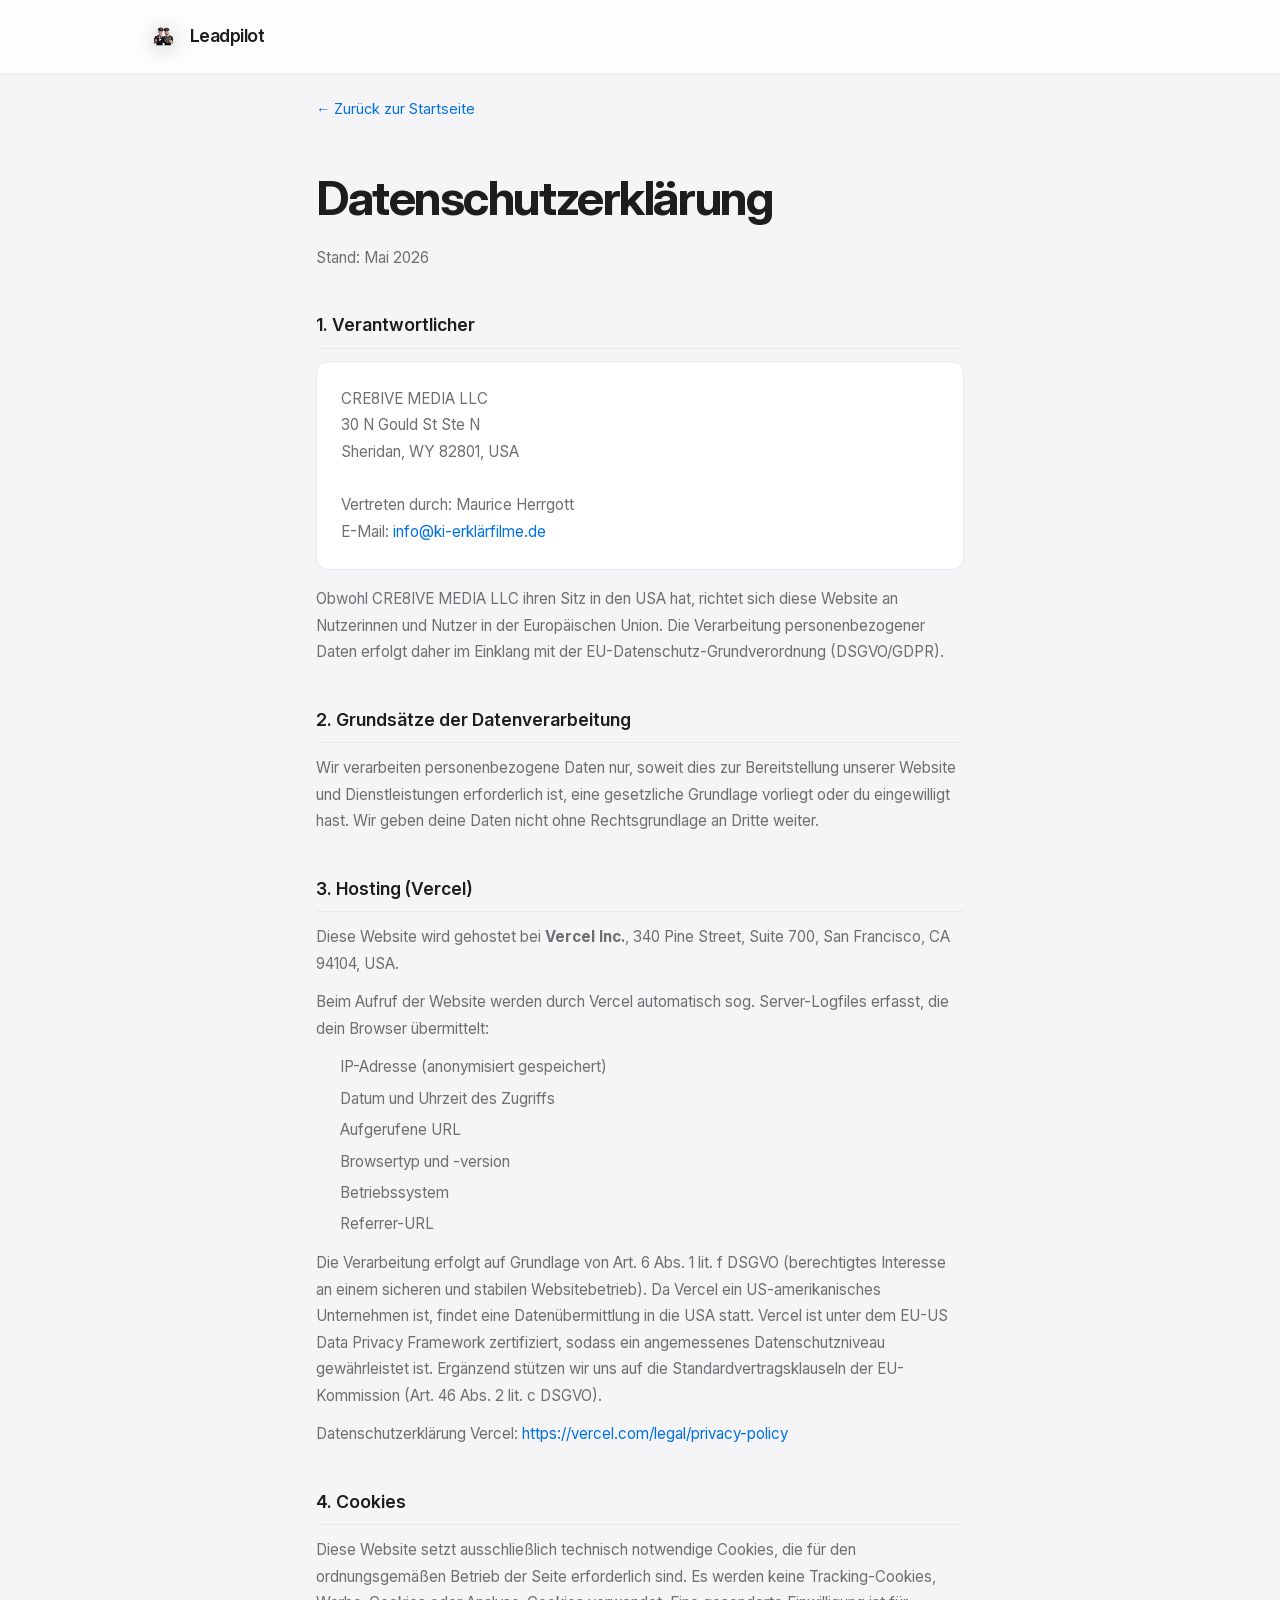
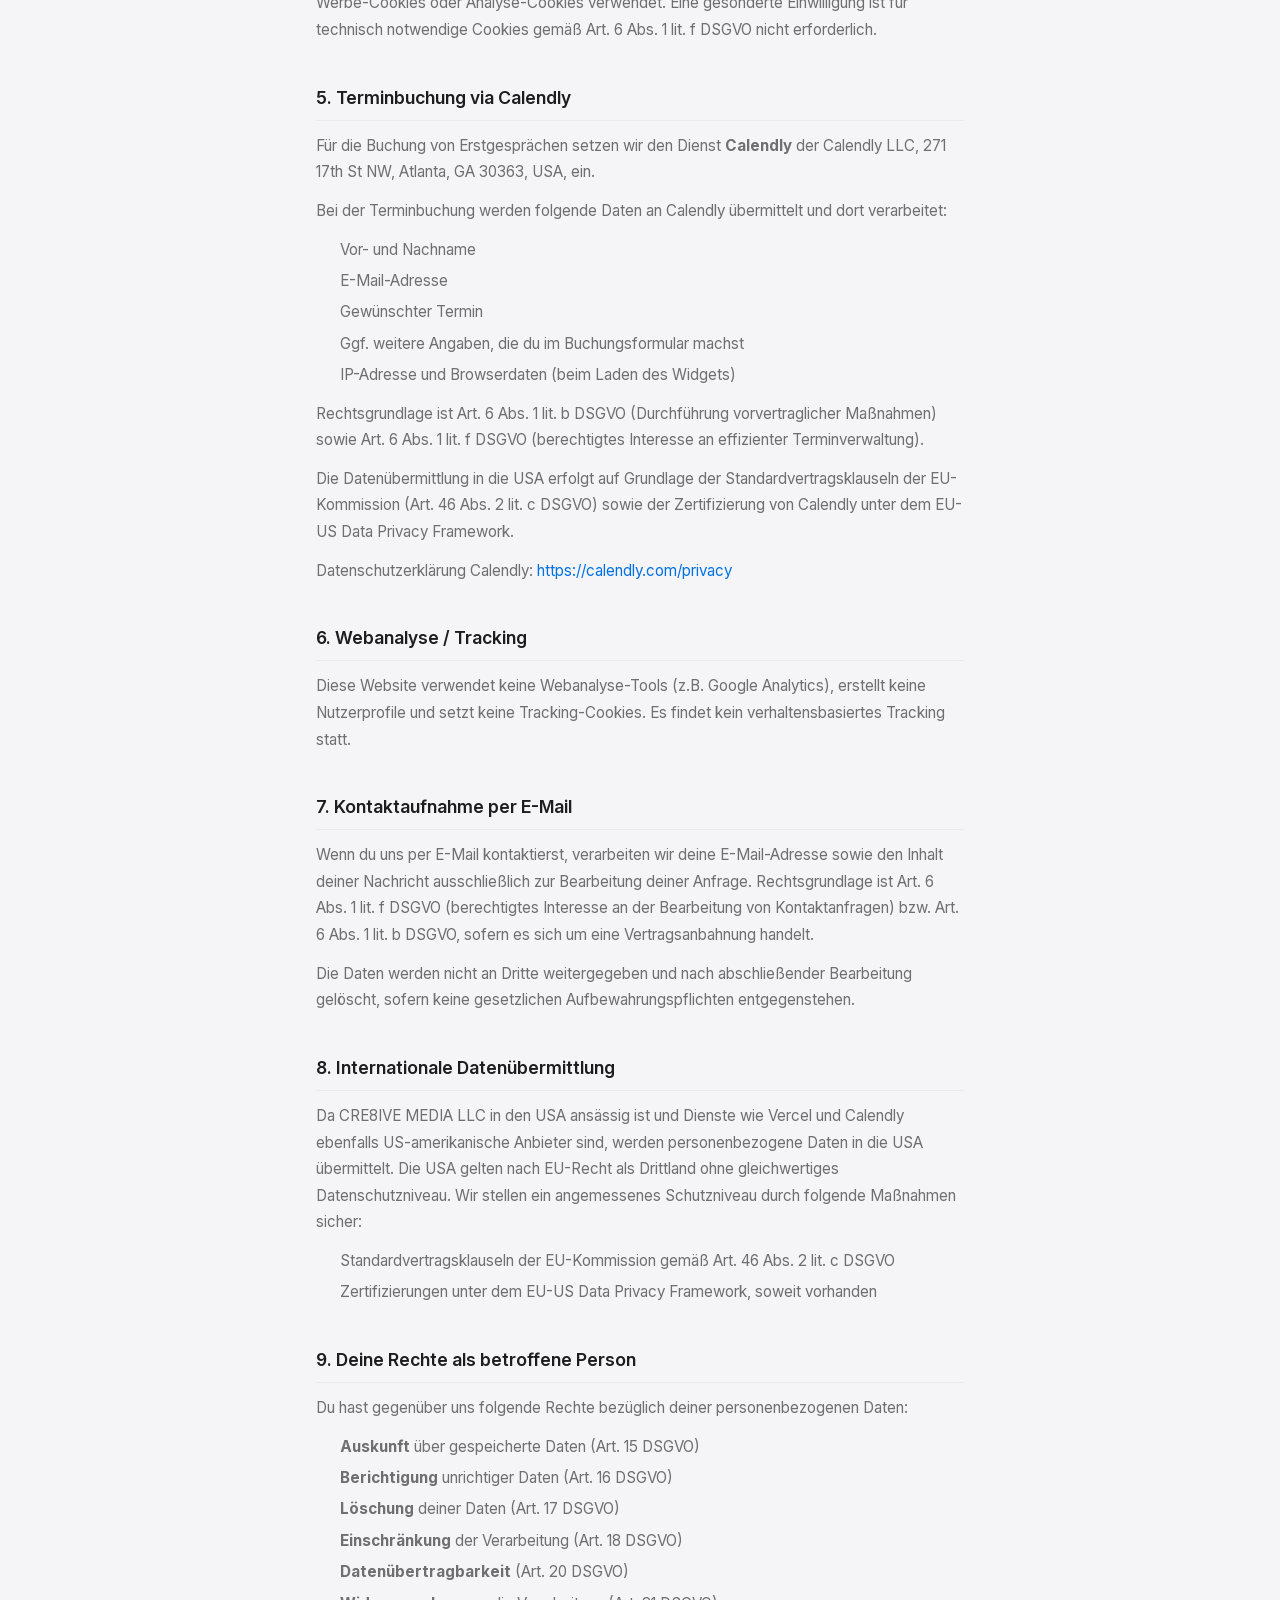
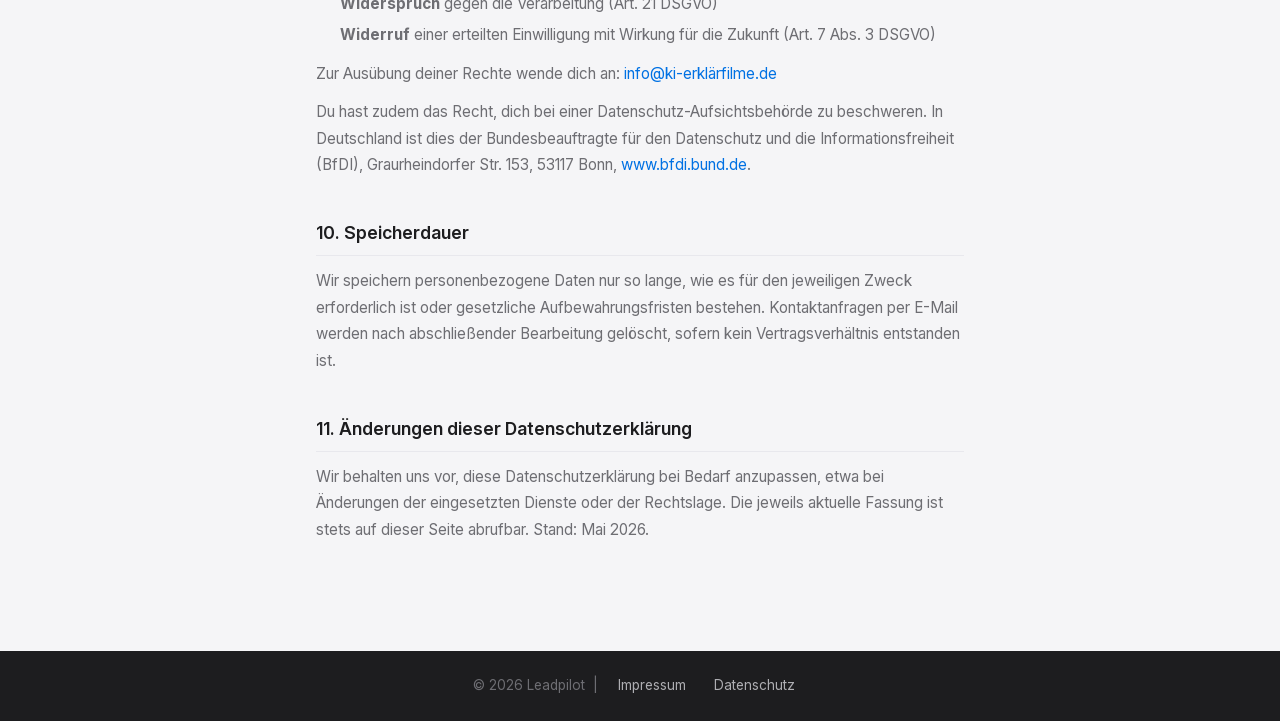
==== commit 0358b4de: "Hero bild" ====
--- a/datenschutz.html
+++ b/datenschutz.html
@@ -16,9 +16,7 @@
       padding-top: 6rem;
       padding-bottom: 6rem;
     }
-    .legal-page .container {
-      max-width: 760px;
-    }
+    .legal-page .container { max-width: 760px; }
     .legal-page__back {
       display: inline-flex;
       align-items: center;
@@ -72,21 +70,8 @@
       padding-left: 1.5rem;
     }
     .legal-page ul li { margin-bottom: 0.3rem; }
-    .legal-page a {
-      color: var(--c-blue);
-      text-decoration: none;
-    }
+    .legal-page a { color: var(--c-blue); text-decoration: none; }
     .legal-page a:hover { text-decoration: underline; }
-    .legal-placeholder {
-      background: #fff3cd;
-      border: 1px solid #ffc107;
-      border-radius: 6px;
-      padding: 0.4rem 0.7rem;
-      display: inline-block;
-      color: #856404;
-      font-weight: 600;
-      font-size: 0.85rem;
-    }
     .legal-info-box {
       background: var(--c-white);
       border-radius: 12px;
@@ -100,16 +85,8 @@
       padding: 1.5rem 0;
       text-align: center;
     }
-    .footer--simple p {
-      color: var(--c-gray-4);
-      font-size: 0.85rem;
-      margin: 0;
-    }
-    .footer--simple a {
-      color: var(--c-gray-3);
-      text-decoration: none;
-      margin: 0 0.75rem;
-    }
+    .footer--simple p { color: var(--c-gray-4); font-size: 0.85rem; margin: 0; }
+    .footer--simple a { color: var(--c-gray-3); text-decoration: none; margin: 0 0.75rem; }
     .footer--simple a:hover { color: var(--c-white); }
   </style>
 </head>
@@ -136,119 +113,132 @@
       <h2>1. Verantwortlicher</h2>
       <div class="legal-info-box">
         <p>
-          Adrian Noldt &amp; Maurice Herrgott (GbR)<br>
-          <span class="legal-placeholder">STRASSE HAUSNUMMER</span><br>
-          <span class="legal-placeholder">PLZ ORT</span><br>
-          E-Mail: <a href="mailto:"><span class="legal-placeholder">EMAIL@LEADPILOT.DE</span></a>
+          CRE8IVE MEDIA LLC<br>
+          30 N Gould St Ste N<br>
+          Sheridan, WY 82801, USA<br>
+          <br>
+          Vertreten durch: Maurice Herrgott<br>
+          E-Mail: <a href="mailto:info@ki-erklärfilme.de">info@ki-erklärfilme.de</a>
         </p>
       </div>
+      <p>
+        Obwohl CRE8IVE MEDIA LLC ihren Sitz in den USA hat, richtet sich diese Website an Nutzerinnen und Nutzer in der Europäischen Union. Die Verarbeitung personenbezogener Daten erfolgt daher im Einklang mit der EU-Datenschutz-Grundverordnung (DSGVO/GDPR).
+      </p>
 
       <!-- ── 2. Grundsätze ── -->
       <h2>2. Grundsätze der Datenverarbeitung</h2>
       <p>
-        Wir nehmen den Schutz deiner persönlichen Daten sehr ernst. Wir verarbeiten personenbezogene Daten nur im Einklang mit der EU-Datenschutz-Grundverordnung (DSGVO), dem Bundesdatenschutzgesetz (BDSG) und sonstigen anwendbaren Datenschutzgesetzen.
+        Wir verarbeiten personenbezogene Daten nur, soweit dies zur Bereitstellung unserer Website und Dienstleistungen erforderlich ist, eine gesetzliche Grundlage vorliegt oder du eingewilligt hast. Wir geben deine Daten nicht ohne Rechtsgrundlage an Dritte weiter.
       </p>
 
       <!-- ── 3. Hosting ── -->
-      <h2>3. Hosting</h2>
-      <p>
-        Diese Website wird gehostet bei: <span class="legal-placeholder">HOSTING-ANBIETER (z.B. Hetzner, Strato, GitHub Pages, Netlify, Vercel …)</span>
-      </p>
-      <p>
-        Der Hoster erhebt in sog. Logfiles folgende Daten, die dein Browser übermittelt: IP-Adresse, Adresse der vorher besuchten Website, Uhrzeit der Anfrage, Zeitzonendifferenz zur Greenwich Mean Time, Inhalt der Anforderung, HTTP-Statuscode, übertragene Datenmenge, Website, von der die Anforderung kommt sowie Informationen zu Browser und Betriebssystem.
-      </p>
-      <p>
-        Das ist erforderlich, um unsere Website anzuzeigen und die Stabilität und Sicherheit zu gewährleisten. Dies entspricht unserem berechtigten Interesse im Sinne des Art. 6 Abs. 1 S. 1 lit. f DSGVO.
-      </p>
-      <p>
-        Wir haben mit dem Hoster einen Auftragsverarbeitungsvertrag (AVV) gemäß Art. 28 DSGVO geschlossen.
+      <h2>3. Hosting (Vercel)</h2>
+      <p>
+        Diese Website wird gehostet bei <strong>Vercel Inc.</strong>, 340 Pine Street, Suite 700, San Francisco, CA 94104, USA.
+      </p>
+      <p>
+        Beim Aufruf der Website werden durch Vercel automatisch sog. Server-Logfiles erfasst, die dein Browser übermittelt:
+      </p>
+      <ul>
+        <li>IP-Adresse (anonymisiert gespeichert)</li>
+        <li>Datum und Uhrzeit des Zugriffs</li>
+        <li>Aufgerufene URL</li>
+        <li>Browsertyp und -version</li>
+        <li>Betriebssystem</li>
+        <li>Referrer-URL</li>
+      </ul>
+      <p>
+        Die Verarbeitung erfolgt auf Grundlage von Art. 6 Abs. 1 lit. f DSGVO (berechtigtes Interesse an einem sicheren und stabilen Websitebetrieb). Da Vercel ein US-amerikanisches Unternehmen ist, findet eine Datenübermittlung in die USA statt. Vercel ist unter dem EU-US Data Privacy Framework zertifiziert, sodass ein angemessenes Datenschutzniveau gewährleistet ist. Ergänzend stützen wir uns auf die Standardvertragsklauseln der EU-Kommission (Art. 46 Abs. 2 lit. c DSGVO).
+      </p>
+      <p>
+        Datenschutzerklärung Vercel: <a href="https://vercel.com/legal/privacy-policy" target="_blank" rel="noopener noreferrer">https://vercel.com/legal/privacy-policy</a>
       </p>
 
       <!-- ── 4. Cookies ── -->
       <h2>4. Cookies</h2>
       <p>
-        Unsere Website setzt ausschließlich technisch notwendige Cookies, die für den Betrieb der Seite erforderlich sind. Diese Cookies dienen nicht zu Tracking- oder Werbezwecken und erfordern keine gesonderte Einwilligung nach Art. 6 Abs. 1 lit. f DSGVO.
-      </p>
-      <p>
-        <span class="legal-placeholder">Falls ihr doch Cookies / Analytics einsetzt: Hier ergänzen und ggf. ein Cookie-Banner einbinden</span>
+        Diese Website setzt ausschließlich technisch notwendige Cookies, die für den ordnungsgemäßen Betrieb der Seite erforderlich sind. Es werden keine Tracking-Cookies, Werbe-Cookies oder Analyse-Cookies verwendet. Eine gesonderte Einwilligung ist für technisch notwendige Cookies gemäß Art. 6 Abs. 1 lit. f DSGVO nicht erforderlich.
       </p>
 
       <!-- ── 5. Calendly ── -->
       <h2>5. Terminbuchung via Calendly</h2>
       <p>
-        Für die Buchung von Erstgesprächen verwenden wir den Dienst <strong>Calendly</strong> der Calendly LLC, 271 17th St NW, Atlanta, GA 30363, USA.
-      </p>
-      <p>
-        Wenn du einen Termin buchst, werden folgende Daten an Calendly übermittelt und dort gespeichert:
+        Für die Buchung von Erstgesprächen setzen wir den Dienst <strong>Calendly</strong> der Calendly LLC, 271 17th St NW, Atlanta, GA 30363, USA, ein.
+      </p>
+      <p>
+        Bei der Terminbuchung werden folgende Daten an Calendly übermittelt und dort verarbeitet:
       </p>
       <ul>
         <li>Vor- und Nachname</li>
         <li>E-Mail-Adresse</li>
         <li>Gewünschter Termin</li>
         <li>Ggf. weitere Angaben, die du im Buchungsformular machst</li>
-      </ul>
-      <p>
-        Calendly verarbeitet diese Daten auf Servern in den USA. Für die Übermittlung in die USA stützen wir uns auf die Standardvertragsklauseln der EU-Kommission (Art. 46 Abs. 2 lit. c DSGVO).
-      </p>
-      <p>
-        Rechtsgrundlage für die Verarbeitung ist Art. 6 Abs. 1 lit. b DSGVO (Vertragsanbahnung) sowie Art. 6 Abs. 1 lit. f DSGVO (berechtigtes Interesse an einer effizienten Terminverwaltung).
-      </p>
-      <p>
-        Informationen zur Datenverarbeitung durch Calendly: <a href="https://calendly.com/privacy" target="_blank" rel="noopener noreferrer">https://calendly.com/privacy</a>
-      </p>
-      <p>
-        Das Calendly-Widget wird als Inline-Element geladen. Dabei wird beim Aufruf der Seite eine Verbindung zu den Servern von Calendly hergestellt, die deine IP-Adresse und Browserdaten übermittelt.
+        <li>IP-Adresse und Browserdaten (beim Laden des Widgets)</li>
+      </ul>
+      <p>
+        Rechtsgrundlage ist Art. 6 Abs. 1 lit. b DSGVO (Durchführung vorvertraglicher Maßnahmen) sowie Art. 6 Abs. 1 lit. f DSGVO (berechtigtes Interesse an effizienter Terminverwaltung).
+      </p>
+      <p>
+        Die Datenübermittlung in die USA erfolgt auf Grundlage der Standardvertragsklauseln der EU-Kommission (Art. 46 Abs. 2 lit. c DSGVO) sowie der Zertifizierung von Calendly unter dem EU-US Data Privacy Framework.
+      </p>
+      <p>
+        Datenschutzerklärung Calendly: <a href="https://calendly.com/privacy" target="_blank" rel="noopener noreferrer">https://calendly.com/privacy</a>
       </p>
 
       <!-- ── 6. Analytics ── -->
       <h2>6. Webanalyse / Tracking</h2>
       <p>
-        <span class="legal-placeholder">
-          Falls ihr Google Analytics, Plausible, Matomo o.Ä. nutzt: Hier eintragen. Falls gar kein Tracking eingesetzt wird, diesen Text verwenden:
-        </span>
-      </p>
-      <p>
-        Diese Website verwendet keine Webanalyse-Tools und erstellt keine Nutzerprofile. Es werden keine Tracking-Cookies gesetzt.
+        Diese Website verwendet keine Webanalyse-Tools (z.B. Google Analytics), erstellt keine Nutzerprofile und setzt keine Tracking-Cookies. Es findet kein verhaltensbasiertes Tracking statt.
       </p>
 
       <!-- ── 7. Kontaktaufnahme ── -->
       <h2>7. Kontaktaufnahme per E-Mail</h2>
       <p>
-        Wenn du uns per E-Mail kontaktierst, speichern wir deine E-Mail-Adresse und den Inhalt deiner Nachricht zur Bearbeitung deiner Anfrage. Rechtsgrundlage ist Art. 6 Abs. 1 lit. f DSGVO (berechtigtes Interesse an der Bearbeitung von Anfragen).
-      </p>
-      <p>
-        Die Daten werden nicht an Dritte weitergegeben und nach Abschluss des Vorgangs gelöscht, soweit keine gesetzlichen Aufbewahrungspflichten entgegenstehen.
-      </p>
-
-      <!-- ── 8. Deine Rechte ── -->
-      <h2>8. Deine Rechte</h2>
-      <p>Du hast gegenüber uns folgende Rechte hinsichtlich deiner personenbezogenen Daten:</p>
-      <ul>
-        <li><strong>Auskunft</strong> (Art. 15 DSGVO)</li>
-        <li><strong>Berichtigung</strong> (Art. 16 DSGVO)</li>
-        <li><strong>Löschung</strong> (Art. 17 DSGVO)</li>
-        <li><strong>Einschränkung der Verarbeitung</strong> (Art. 18 DSGVO)</li>
+        Wenn du uns per E-Mail kontaktierst, verarbeiten wir deine E-Mail-Adresse sowie den Inhalt deiner Nachricht ausschließlich zur Bearbeitung deiner Anfrage. Rechtsgrundlage ist Art. 6 Abs. 1 lit. f DSGVO (berechtigtes Interesse an der Bearbeitung von Kontaktanfragen) bzw. Art. 6 Abs. 1 lit. b DSGVO, sofern es sich um eine Vertragsanbahnung handelt.
+      </p>
+      <p>
+        Die Daten werden nicht an Dritte weitergegeben und nach abschließender Bearbeitung gelöscht, sofern keine gesetzlichen Aufbewahrungspflichten entgegenstehen.
+      </p>
+
+      <!-- ── 8. Internationale Datenübermittlung ── -->
+      <h2>8. Internationale Datenübermittlung</h2>
+      <p>
+        Da CRE8IVE MEDIA LLC in den USA ansässig ist und Dienste wie Vercel und Calendly ebenfalls US-amerikanische Anbieter sind, werden personenbezogene Daten in die USA übermittelt. Die USA gelten nach EU-Recht als Drittland ohne gleichwertiges Datenschutzniveau. Wir stellen ein angemessenes Schutzniveau durch folgende Maßnahmen sicher:
+      </p>
+      <ul>
+        <li>Standardvertragsklauseln der EU-Kommission gemäß Art. 46 Abs. 2 lit. c DSGVO</li>
+        <li>Zertifizierungen unter dem EU-US Data Privacy Framework, soweit vorhanden</li>
+      </ul>
+
+      <!-- ── 9. Deine Rechte ── -->
+      <h2>9. Deine Rechte als betroffene Person</h2>
+      <p>Du hast gegenüber uns folgende Rechte bezüglich deiner personenbezogenen Daten:</p>
+      <ul>
+        <li><strong>Auskunft</strong> über gespeicherte Daten (Art. 15 DSGVO)</li>
+        <li><strong>Berichtigung</strong> unrichtiger Daten (Art. 16 DSGVO)</li>
+        <li><strong>Löschung</strong> deiner Daten (Art. 17 DSGVO)</li>
+        <li><strong>Einschränkung</strong> der Verarbeitung (Art. 18 DSGVO)</li>
         <li><strong>Datenübertragbarkeit</strong> (Art. 20 DSGVO)</li>
         <li><strong>Widerspruch</strong> gegen die Verarbeitung (Art. 21 DSGVO)</li>
-        <li><strong>Widerruf</strong> einer erteilten Einwilligung (Art. 7 Abs. 3 DSGVO)</li>
-      </ul>
-      <p>
-        Zur Ausübung deiner Rechte wende dich an: <a href="mailto:"><span class="legal-placeholder">EMAIL@LEADPILOT.DE</span></a>
-      </p>
-      <p>
-        Du hast außerdem das Recht, dich bei der zuständigen Datenschutz-Aufsichtsbehörde zu beschweren.
-      </p>
-
-      <!-- ── 9. Speicherdauer ── -->
-      <h2>9. Speicherdauer</h2>
-      <p>
-        Wir speichern personenbezogene Daten nur so lange, wie es für die jeweiligen Zwecke erforderlich ist oder gesetzliche Aufbewahrungsfristen bestehen (z.B. steuerrechtliche Aufbewahrung von 10 Jahren nach § 147 AO).
-      </p>
-
-      <!-- ── 10. Änderungen ── -->
-      <h2>10. Änderungen dieser Datenschutzerklärung</h2>
-      <p>
-        Wir behalten uns vor, diese Datenschutzerklärung bei Bedarf anzupassen. Die aktuelle Version ist stets auf dieser Seite abrufbar. Stand der aktuellen Fassung: Mai 2026.
+        <li><strong>Widerruf</strong> einer erteilten Einwilligung mit Wirkung für die Zukunft (Art. 7 Abs. 3 DSGVO)</li>
+      </ul>
+      <p>
+        Zur Ausübung deiner Rechte wende dich an: <a href="mailto:info@ki-erklärfilme.de">info@ki-erklärfilme.de</a>
+      </p>
+      <p>
+        Du hast zudem das Recht, dich bei einer Datenschutz-Aufsichtsbehörde zu beschweren. In Deutschland ist dies der Bundesbeauftragte für den Datenschutz und die Informationsfreiheit (BfDI), Graurheindorfer Str. 153, 53117 Bonn, <a href="https://www.bfdi.bund.de" target="_blank" rel="noopener noreferrer">www.bfdi.bund.de</a>.
+      </p>
+
+      <!-- ── 10. Speicherdauer ── -->
+      <h2>10. Speicherdauer</h2>
+      <p>
+        Wir speichern personenbezogene Daten nur so lange, wie es für den jeweiligen Zweck erforderlich ist oder gesetzliche Aufbewahrungsfristen bestehen. Kontaktanfragen per E-Mail werden nach abschließender Bearbeitung gelöscht, sofern kein Vertragsverhältnis entstanden ist.
+      </p>
+
+      <!-- ── 11. Änderungen ── -->
+      <h2>11. Änderungen dieser Datenschutzerklärung</h2>
+      <p>
+        Wir behalten uns vor, diese Datenschutzerklärung bei Bedarf anzupassen, etwa bei Änderungen der eingesetzten Dienste oder der Rechtslage. Die jeweils aktuelle Fassung ist stets auf dieser Seite abrufbar. Stand: Mai 2026.
       </p>
 
     </div>
--- a/css/style.css
+++ b/css/style.css
@@ -602,6 +602,12 @@
   opacity: 0;
   pointer-events: none;
 }
+.hero__video-wrap.is-playing .hero__video-play {
+  display: none;
+}
+.hero__video-wrap.is-playing .hero__video {
+  pointer-events: auto;
+}
 
 .hero__scroll-hint {
   position: absolute;
@@ -650,12 +656,8 @@
   row-gap: 1.25rem;
 }
 
-/* 2 große oben, 3 kleine unten — alle 16:9 ohne Lücken */
-.video-card:nth-child(1),
-.video-card:nth-child(2) { grid-column: span 3; }
-.video-card:nth-child(3),
-.video-card:nth-child(4),
-.video-card:nth-child(5) { grid-column: span 2; }
+/* 3×2 gleichmäßiges Grid */
+.video-card { grid-column: span 2; }
 
 .portfolio .section-header {
   position: relative;
@@ -719,6 +721,76 @@
 }
 .video-card__play:hover svg {
   transform: scale(1.1);
+}
+.video-card__media.is-playing .video-card__play {
+  display: none;
+}
+
+.video-card--cta {
+  background: var(--c-off-white);
+  border: 2px dashed var(--c-gray-2);
+  display: flex;
+  align-items: center;
+  justify-content: center;
+  min-height: 220px;
+}
+.video-card--cta:hover {
+  transform: translateY(-5px);
+  border-color: var(--c-blue-light);
+  box-shadow: 0 16px 48px rgba(0,0,0,0.08);
+}
+.video-card__cta-link {
+  display: flex;
+  flex-direction: column;
+  align-items: center;
+  gap: 1rem;
+  text-decoration: none;
+  padding: 2rem;
+}
+.video-card__cta-plus {
+  width: 64px;
+  height: 64px;
+  border-radius: 50%;
+  border: 2px solid var(--c-gray-3);
+  display: flex;
+  align-items: center;
+  justify-content: center;
+  font-size: 2rem;
+  font-weight: 300;
+  color: var(--c-gray-4);
+  transition: border-color var(--t-sm), color var(--t-sm);
+}
+.video-card--cta:hover .video-card__cta-plus {
+  border-color: var(--c-blue-light);
+  color: var(--c-blue-light);
+}
+.video-card__cta-text {
+  font-size: 1.05rem;
+  font-weight: 600;
+  color: var(--c-gray-4);
+  transition: color var(--t-sm);
+}
+.video-card--cta:hover .video-card__cta-text {
+  color: var(--c-blue-light);
+}
+
+.video-card__logo-wrap {
+  display: flex;
+  align-items: center;
+  justify-content: center;
+  padding: 1.25rem 2rem;
+  min-height: 110px;
+  background: var(--c-white);
+}
+.video-card__logo-img {
+  max-height: 72px;
+  max-width: 240px;
+  width: auto;
+  height: auto;
+  object-fit: contain;
+}
+.video-card__logo-img[src=""] {
+  display: none;
 }
 
 /* ── Video Modal ── */
@@ -1425,9 +1497,93 @@
 }
 .footer__brand { font-size: 0.88rem; font-weight: 700; letter-spacing: -0.02em; color: var(--c-blue-light); }
 .footer__copy  { font-size: 0.76rem; color: rgba(255,255,255,0.25); margin-inline: auto; }
-.footer__nav   { display: flex; gap: 1.25rem; }
+.footer__nav   { display: flex; gap: 1.25rem; align-items: center; }
 .footer__nav a { font-size: 0.76rem; color: rgba(255,255,255,0.3); transition: color var(--t-xs); }
 .footer__nav a:hover { color: var(--c-blue-light); }
+.footer__cookie-btn {
+  font-size: 0.76rem;
+  color: rgba(255,255,255,0.3);
+  background: none;
+  border: none;
+  cursor: pointer;
+  padding: 0;
+  font-family: var(--font);
+  transition: color var(--t-xs);
+}
+.footer__cookie-btn:hover { color: var(--c-blue-light); }
+
+/* ── Cookie Banner ── */
+.cookie-banner {
+  position: fixed;
+  bottom: 1.5rem;
+  left: 50%;
+  transform: translateX(-50%) translateY(calc(100% + 2rem));
+  z-index: 2000;
+  width: min(600px, calc(100vw - 2rem));
+  background: rgba(29,29,31,0.92);
+  backdrop-filter: blur(20px);
+  -webkit-backdrop-filter: blur(20px);
+  border: 1px solid rgba(255,255,255,0.1);
+  border-radius: var(--r-xl);
+  box-shadow: 0 24px 64px rgba(0,0,0,0.5);
+  transition: transform 0.45s var(--ease-out), opacity 0.35s ease;
+  opacity: 0;
+}
+.cookie-banner[hidden] { display: none; }
+.cookie-banner.is-visible {
+  transform: translateX(-50%) translateY(0);
+  opacity: 1;
+}
+.cookie-banner__inner {
+  display: flex;
+  align-items: center;
+  gap: 1.25rem;
+  padding: 1.1rem 1.5rem;
+  flex-wrap: wrap;
+}
+.cookie-banner__text {
+  flex: 1;
+  min-width: 200px;
+  font-size: 0.85rem;
+  color: rgba(255,255,255,0.65);
+  line-height: 1.5;
+  margin: 0;
+}
+.cookie-banner__text strong { color: rgba(255,255,255,0.9); }
+.cookie-banner__text a { color: var(--c-blue-light); text-decoration: none; }
+.cookie-banner__text a:hover { text-decoration: underline; }
+.cookie-banner__actions { display: flex; gap: 0.625rem; flex-shrink: 0; }
+.cookie-banner__btn {
+  padding: 0.5rem 1.1rem;
+  border-radius: 980px;
+  font-size: 0.82rem;
+  font-weight: 600;
+  font-family: var(--font);
+  cursor: pointer;
+  border: none;
+  transition: opacity 0.2s;
+}
+.cookie-banner__btn:hover { opacity: 0.85; }
+.cookie-banner__btn--accept {
+  background: var(--c-blue);
+  color: #fff;
+}
+.cookie-banner__btn--decline {
+  background: rgba(255,255,255,0.1);
+  color: rgba(255,255,255,0.7);
+}
+
+/* Calendly declined placeholder */
+.cookie-declined {
+  text-align: center;
+  padding: 3rem 2rem;
+  background: var(--c-off-white);
+  border-radius: var(--r-xl);
+  border: 1px solid var(--c-gray-2);
+}
+.cookie-declined p { color: var(--c-gray-4); margin-bottom: 0.5rem; }
+.cookie-declined a { color: var(--c-blue); }
+.cookie-declined .btn { margin-top: 1.25rem; }
 
 /* ═══════════════════════════════════════════════════════════════
    RESPONSIVE
@@ -1482,12 +1638,7 @@
     column-gap: 0.875rem;
     row-gap: 0.875rem;
   }
-  .video-card:nth-child(1),
-  .video-card:nth-child(2),
-  .video-card:nth-child(3),
-  .video-card:nth-child(4),
-  .video-card:nth-child(5) { grid-column: unset; }
-  .video-card:last-child { grid-column: 1 / -1; }
+  .video-card { grid-column: unset; }
 
   .comparison         { grid-template-columns: 1fr; }
   .comparison__card   { padding: 1.75rem 2rem; }
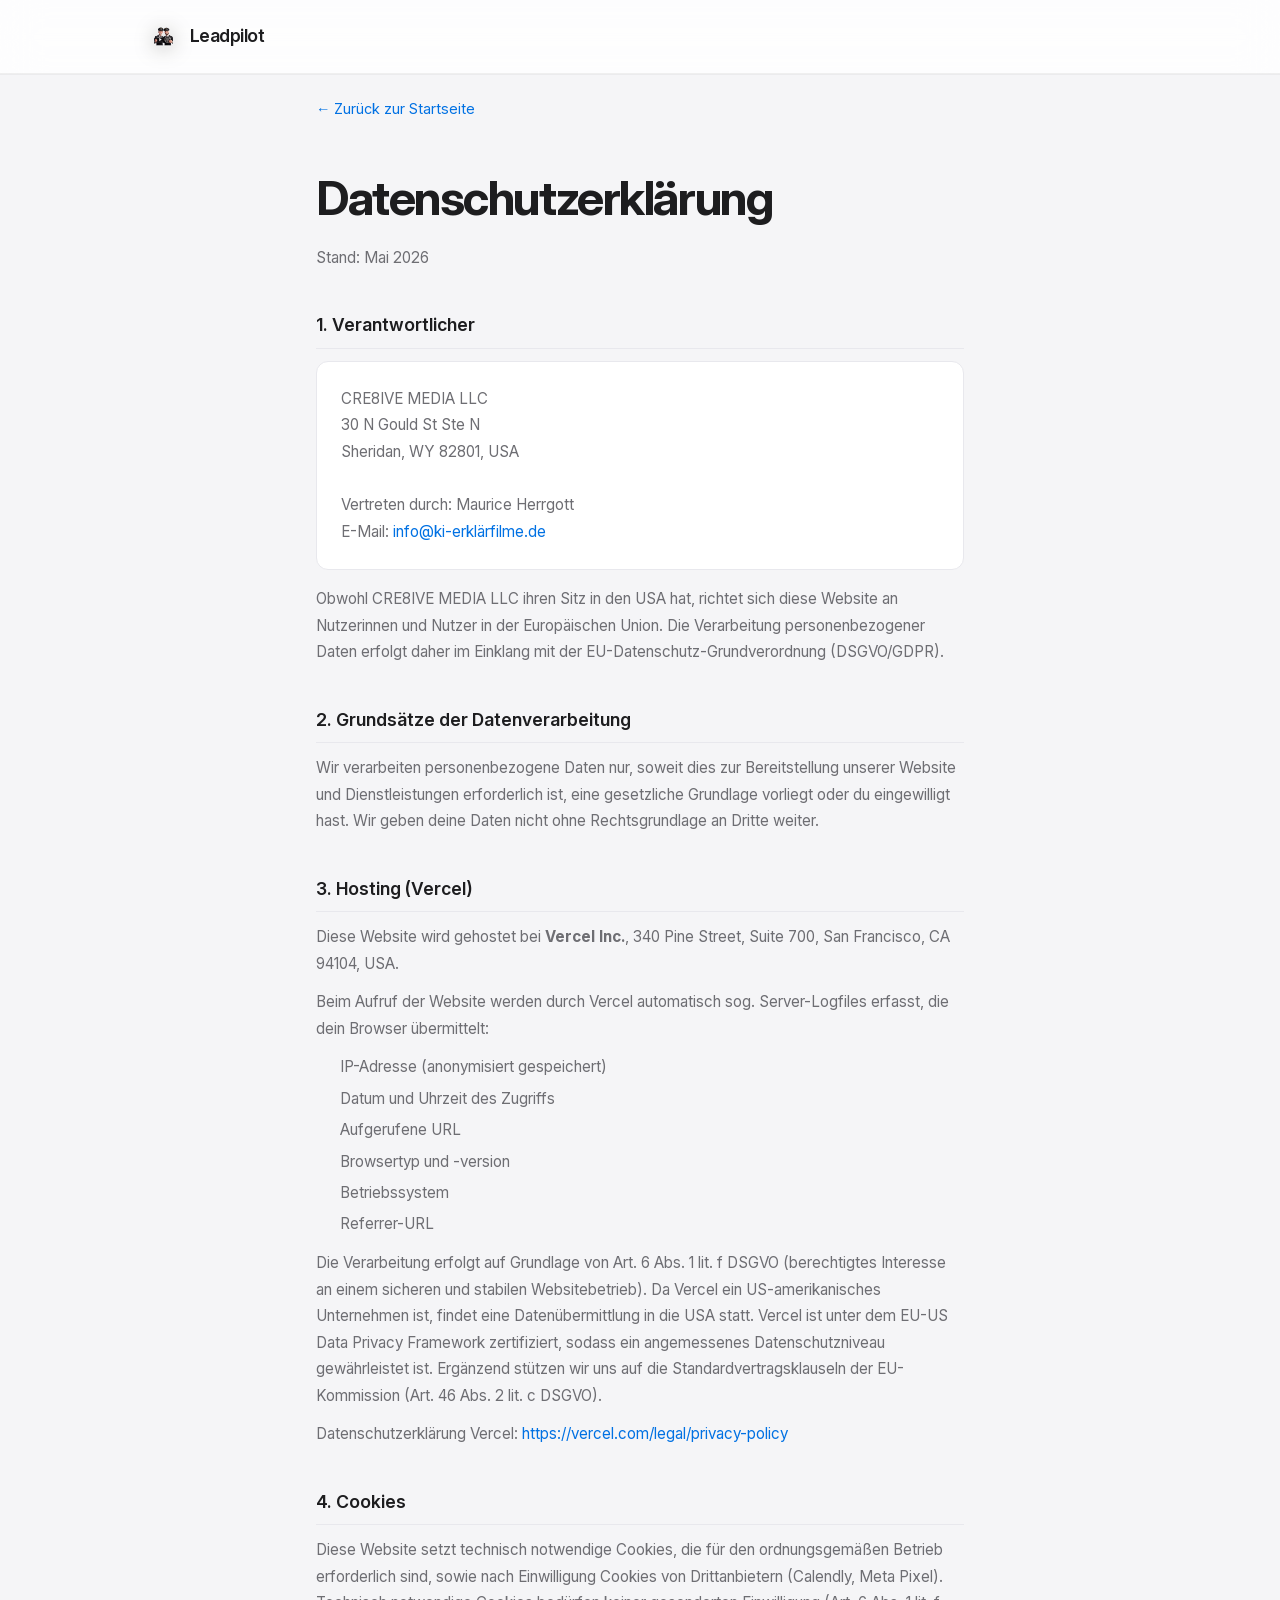
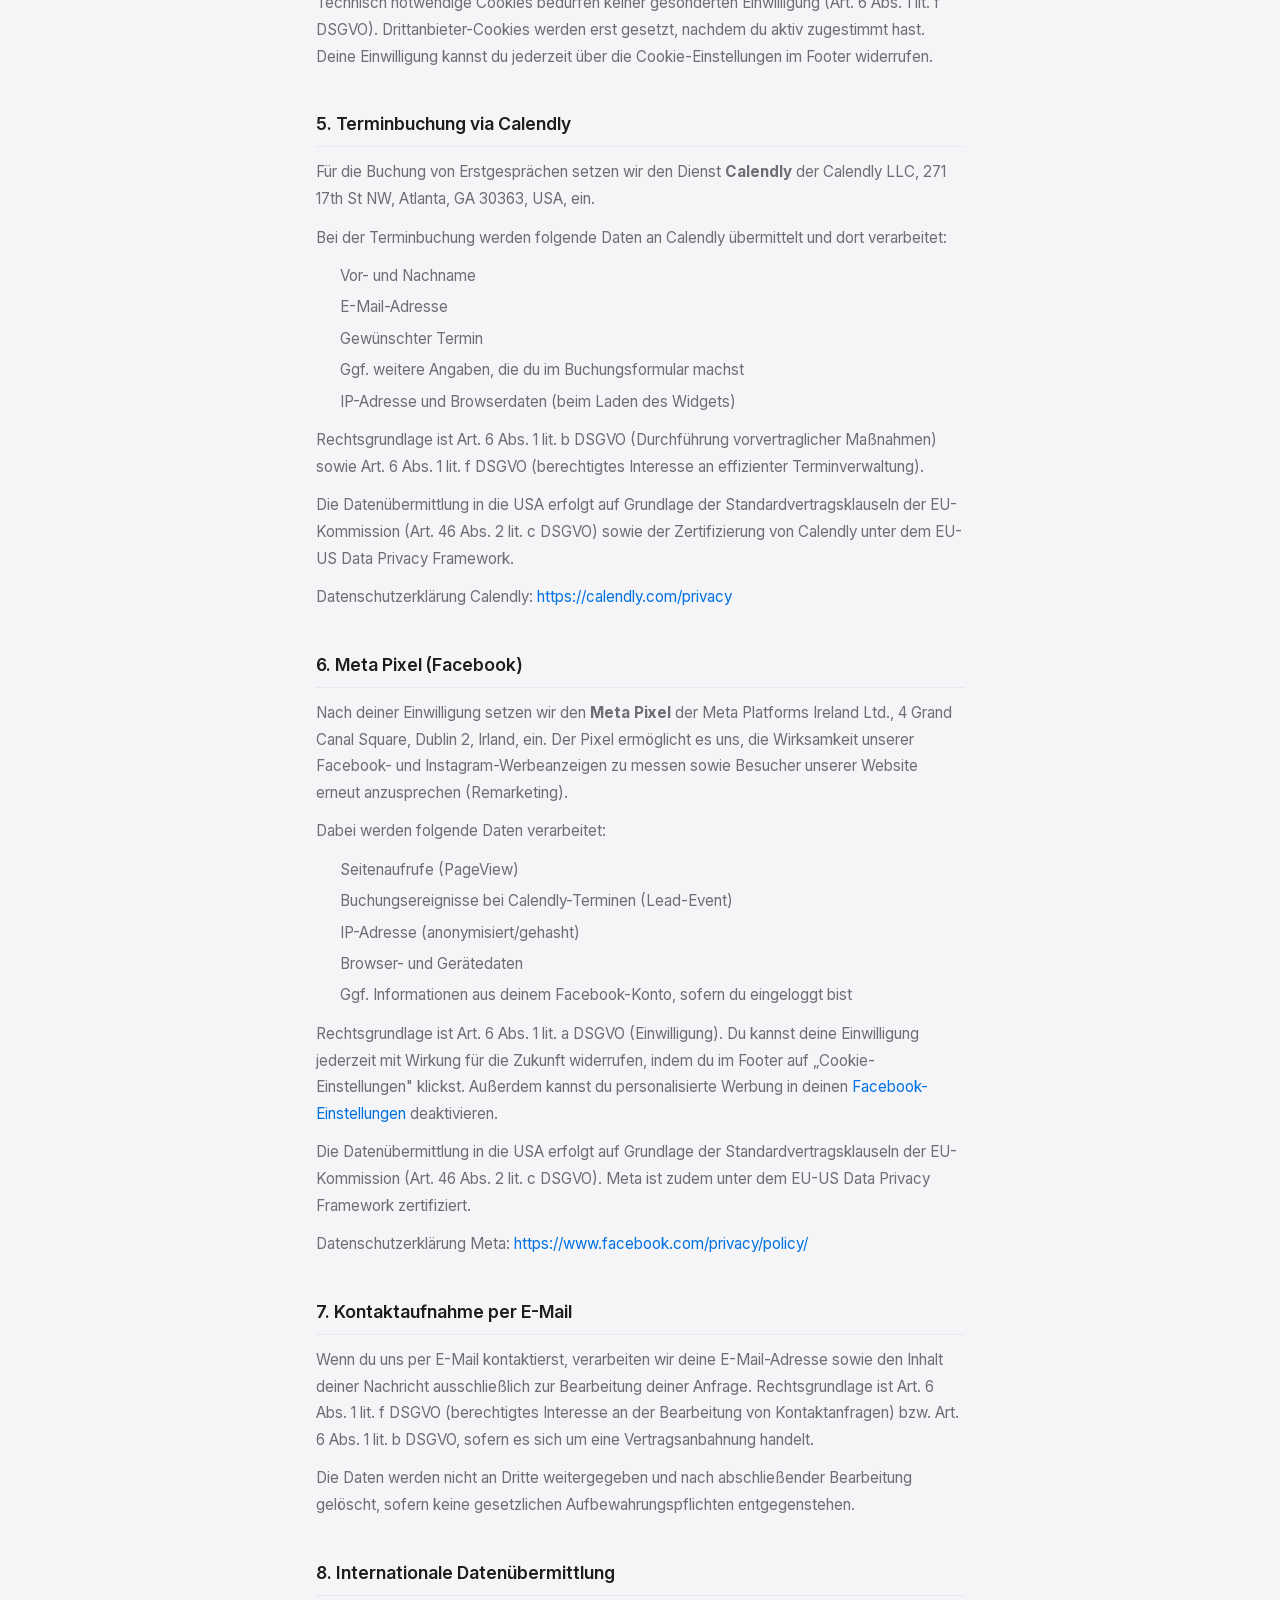
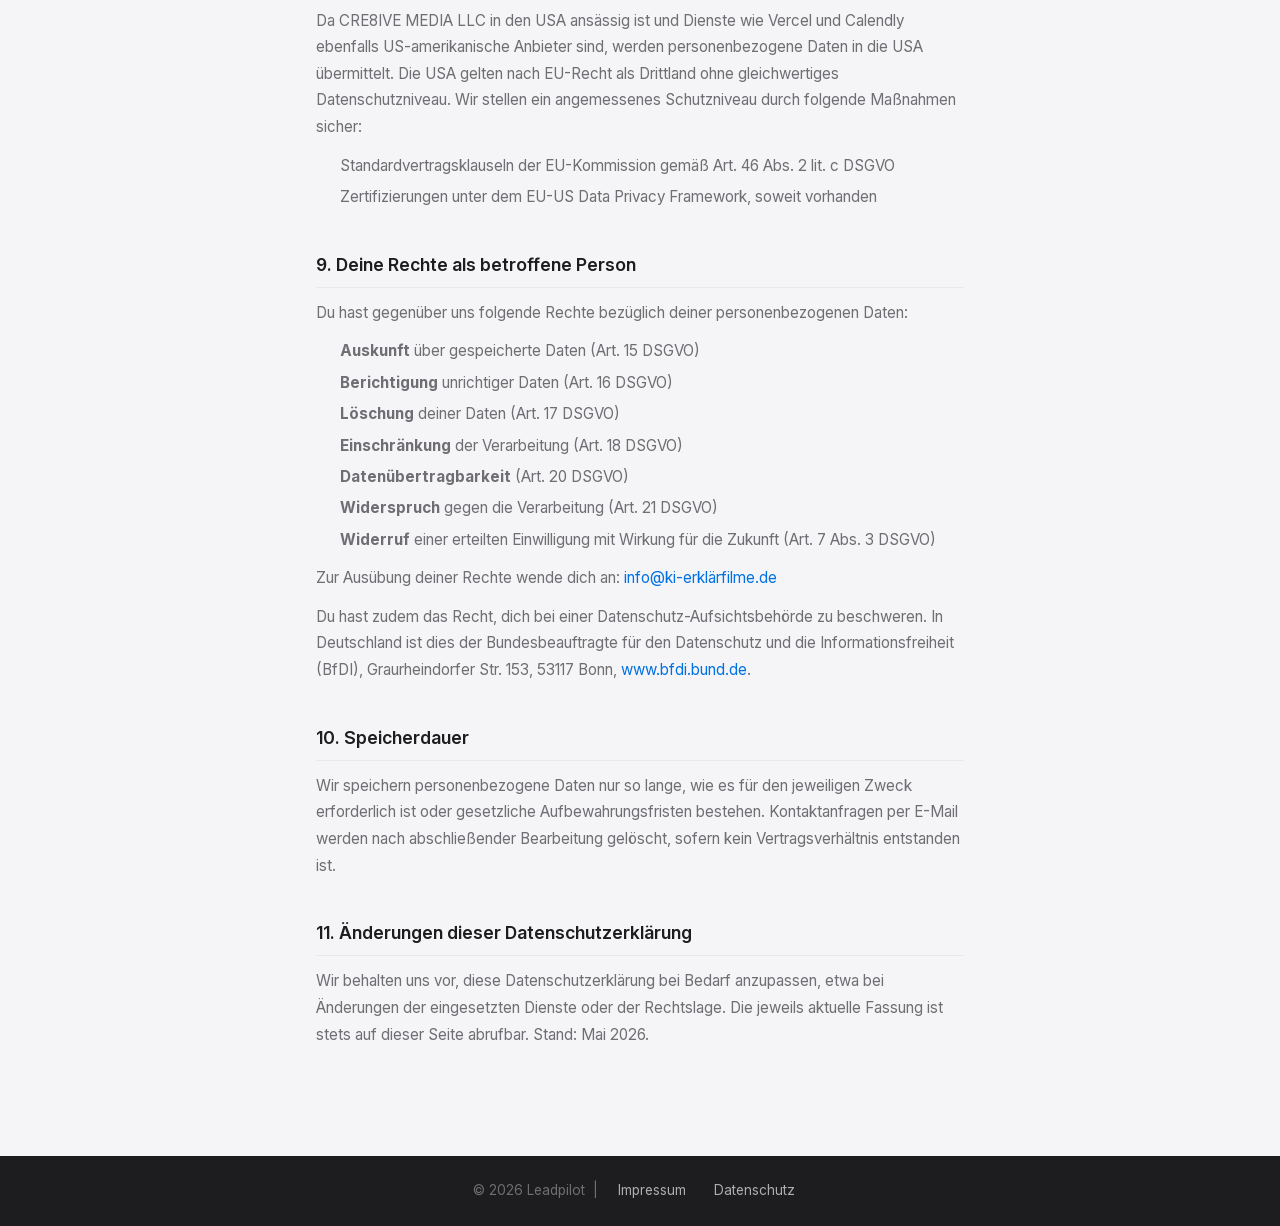
==== commit d86c9aef: "Hero bild" ====
--- a/datenschutz.html
+++ b/datenschutz.html
@@ -157,7 +157,7 @@
       <!-- ── 4. Cookies ── -->
       <h2>4. Cookies</h2>
       <p>
-        Diese Website setzt ausschließlich technisch notwendige Cookies, die für den ordnungsgemäßen Betrieb der Seite erforderlich sind. Es werden keine Tracking-Cookies, Werbe-Cookies oder Analyse-Cookies verwendet. Eine gesonderte Einwilligung ist für technisch notwendige Cookies gemäß Art. 6 Abs. 1 lit. f DSGVO nicht erforderlich.
+        Diese Website setzt technisch notwendige Cookies, die für den ordnungsgemäßen Betrieb erforderlich sind, sowie nach Einwilligung Cookies von Drittanbietern (Calendly, Meta Pixel). Technisch notwendige Cookies bedürfen keiner gesonderten Einwilligung (Art. 6 Abs. 1 lit. f DSGVO). Drittanbieter-Cookies werden erst gesetzt, nachdem du aktiv zugestimmt hast. Deine Einwilligung kannst du jederzeit über die Cookie-Einstellungen im Footer widerrufen.
       </p>
 
       <!-- ── 5. Calendly ── -->
@@ -185,10 +185,29 @@
         Datenschutzerklärung Calendly: <a href="https://calendly.com/privacy" target="_blank" rel="noopener noreferrer">https://calendly.com/privacy</a>
       </p>
 
-      <!-- ── 6. Analytics ── -->
-      <h2>6. Webanalyse / Tracking</h2>
-      <p>
-        Diese Website verwendet keine Webanalyse-Tools (z.B. Google Analytics), erstellt keine Nutzerprofile und setzt keine Tracking-Cookies. Es findet kein verhaltensbasiertes Tracking statt.
+      <!-- ── 6. Meta Pixel (Facebook) ── -->
+      <h2>6. Meta Pixel (Facebook)</h2>
+      <p>
+        Nach deiner Einwilligung setzen wir den <strong>Meta Pixel</strong> der Meta Platforms Ireland Ltd., 4 Grand Canal Square, Dublin 2, Irland, ein. Der Pixel ermöglicht es uns, die Wirksamkeit unserer Facebook- und Instagram-Werbeanzeigen zu messen sowie Besucher unserer Website erneut anzusprechen (Remarketing).
+      </p>
+      <p>
+        Dabei werden folgende Daten verarbeitet:
+      </p>
+      <ul>
+        <li>Seitenaufrufe (PageView)</li>
+        <li>Buchungsereignisse bei Calendly-Terminen (Lead-Event)</li>
+        <li>IP-Adresse (anonymisiert/gehasht)</li>
+        <li>Browser- und Gerätedaten</li>
+        <li>Ggf. Informationen aus deinem Facebook-Konto, sofern du eingeloggt bist</li>
+      </ul>
+      <p>
+        Rechtsgrundlage ist Art. 6 Abs. 1 lit. a DSGVO (Einwilligung). Du kannst deine Einwilligung jederzeit mit Wirkung für die Zukunft widerrufen, indem du im Footer auf „Cookie-Einstellungen" klickst. Außerdem kannst du personalisierte Werbung in deinen <a href="https://www.facebook.com/settings/?tab=ads" target="_blank" rel="noopener noreferrer">Facebook-Einstellungen</a> deaktivieren.
+      </p>
+      <p>
+        Die Datenübermittlung in die USA erfolgt auf Grundlage der Standardvertragsklauseln der EU-Kommission (Art. 46 Abs. 2 lit. c DSGVO). Meta ist zudem unter dem EU-US Data Privacy Framework zertifiziert.
+      </p>
+      <p>
+        Datenschutzerklärung Meta: <a href="https://www.facebook.com/privacy/policy/" target="_blank" rel="noopener noreferrer">https://www.facebook.com/privacy/policy/</a>
       </p>
 
       <!-- ── 7. Kontaktaufnahme ── -->
--- a/css/style.css
+++ b/css/style.css
@@ -648,6 +648,10 @@
   padding-block: clamp(6rem, 12vw, 10rem);
   padding-bottom: clamp(6rem, 12vw, 10rem);
 }
+.portfolio .container {
+  max-width: 100%;
+  padding-inline: clamp(1rem, 3vw, 3rem);
+}
 
 .portfolio__grid {
   display: grid;
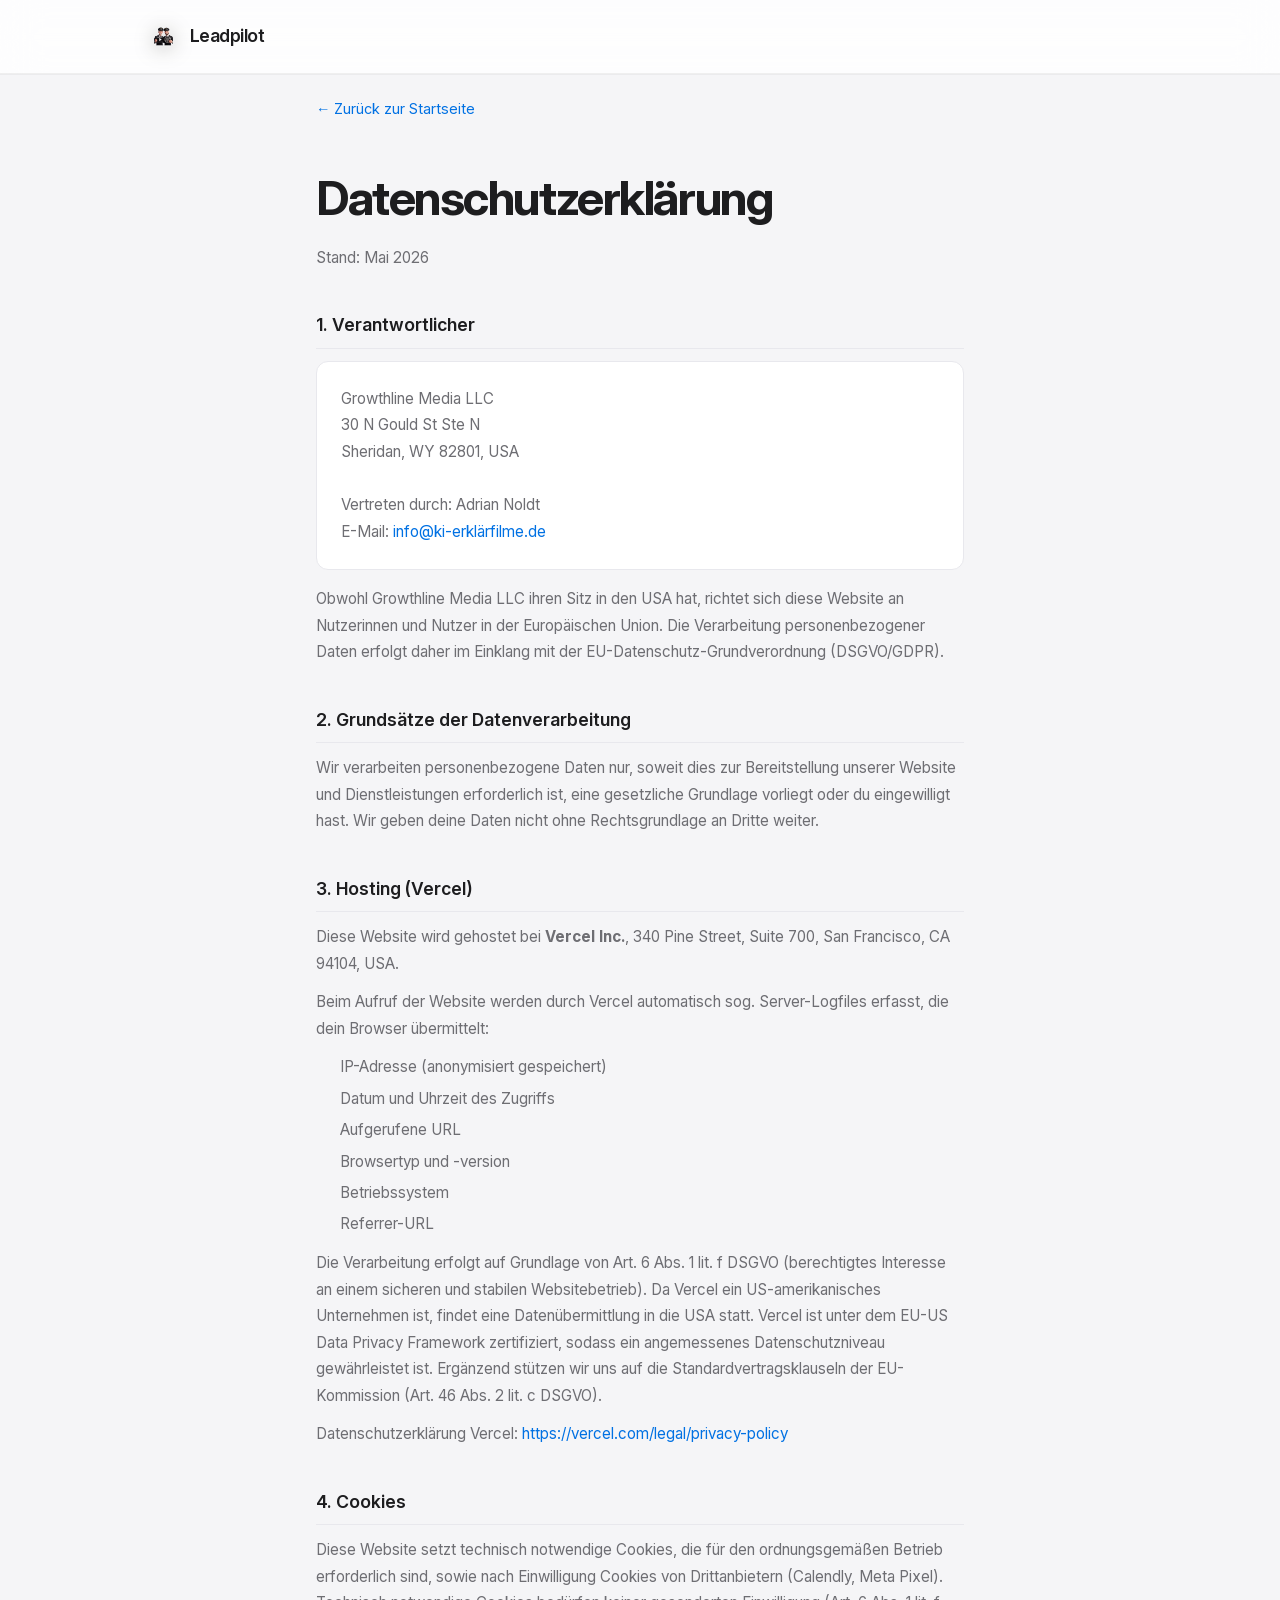
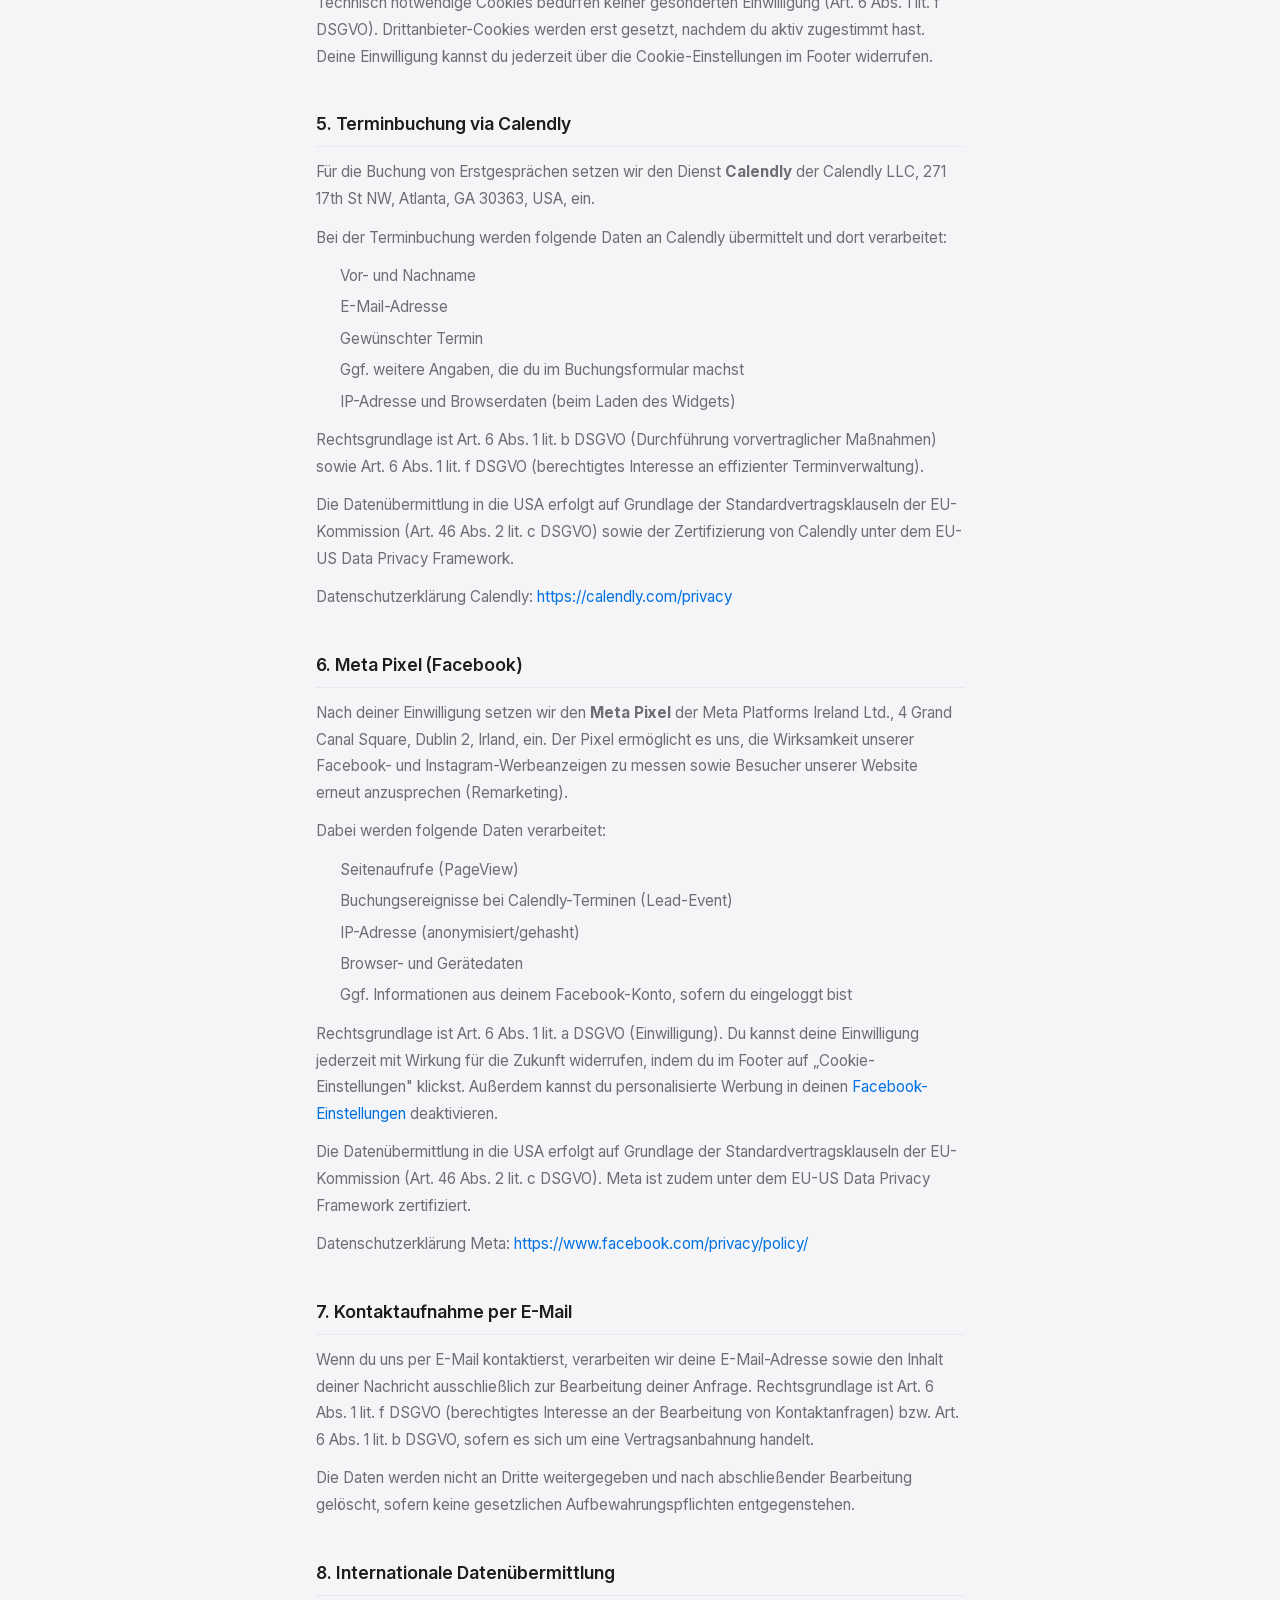
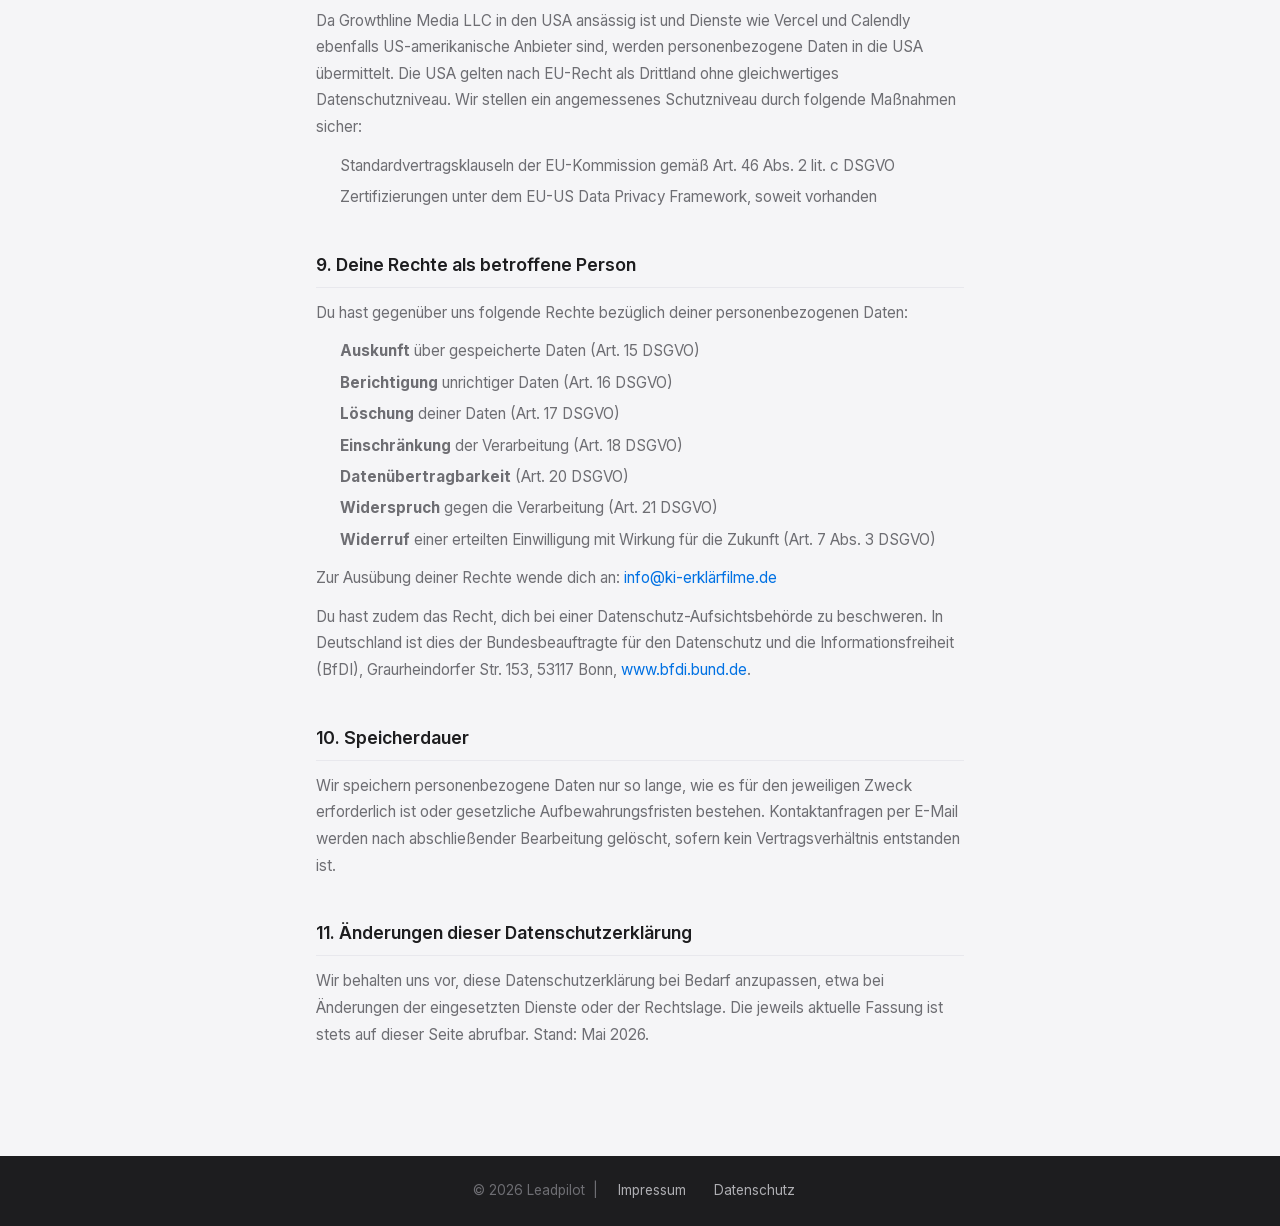
==== commit 7497162c: "impressum" ====
--- a/datenschutz.html
+++ b/datenschutz.html
@@ -113,16 +113,16 @@
       <h2>1. Verantwortlicher</h2>
       <div class="legal-info-box">
         <p>
-          CRE8IVE MEDIA LLC<br>
+          Growthline Media LLC<br>
           30 N Gould St Ste N<br>
           Sheridan, WY 82801, USA<br>
           <br>
-          Vertreten durch: Maurice Herrgott<br>
+          Vertreten durch: Adrian Noldt<br>
           E-Mail: <a href="mailto:info@ki-erklärfilme.de">info@ki-erklärfilme.de</a>
         </p>
       </div>
       <p>
-        Obwohl CRE8IVE MEDIA LLC ihren Sitz in den USA hat, richtet sich diese Website an Nutzerinnen und Nutzer in der Europäischen Union. Die Verarbeitung personenbezogener Daten erfolgt daher im Einklang mit der EU-Datenschutz-Grundverordnung (DSGVO/GDPR).
+        Obwohl Growthline Media LLC ihren Sitz in den USA hat, richtet sich diese Website an Nutzerinnen und Nutzer in der Europäischen Union. Die Verarbeitung personenbezogener Daten erfolgt daher im Einklang mit der EU-Datenschutz-Grundverordnung (DSGVO/GDPR).
       </p>
 
       <!-- ── 2. Grundsätze ── -->
@@ -222,7 +222,7 @@
       <!-- ── 8. Internationale Datenübermittlung ── -->
       <h2>8. Internationale Datenübermittlung</h2>
       <p>
-        Da CRE8IVE MEDIA LLC in den USA ansässig ist und Dienste wie Vercel und Calendly ebenfalls US-amerikanische Anbieter sind, werden personenbezogene Daten in die USA übermittelt. Die USA gelten nach EU-Recht als Drittland ohne gleichwertiges Datenschutzniveau. Wir stellen ein angemessenes Schutzniveau durch folgende Maßnahmen sicher:
+        Da Growthline Media LLC in den USA ansässig ist und Dienste wie Vercel und Calendly ebenfalls US-amerikanische Anbieter sind, werden personenbezogene Daten in die USA übermittelt. Die USA gelten nach EU-Recht als Drittland ohne gleichwertiges Datenschutzniveau. Wir stellen ein angemessenes Schutzniveau durch folgende Maßnahmen sicher:
       </p>
       <ul>
         <li>Standardvertragsklauseln der EU-Kommission gemäß Art. 46 Abs. 2 lit. c DSGVO</li>
--- a/css/style.css
+++ b/css/style.css
@@ -1501,6 +1501,15 @@
 }
 .footer__brand { font-size: 0.88rem; font-weight: 700; letter-spacing: -0.02em; color: var(--c-blue-light); }
 .footer__copy  { font-size: 0.76rem; color: rgba(255,255,255,0.25); margin-inline: auto; }
+.footer__disclaimer {
+  margin-top: 1.5rem;
+  padding-top: 1.5rem;
+  border-top: 1px solid rgba(255,255,255,0.08);
+  font-size: 0.72rem;
+  line-height: 1.6;
+  color: rgba(255,255,255,0.3);
+  max-width: 70ch;
+}
 .footer__nav   { display: flex; gap: 1.25rem; align-items: center; }
 .footer__nav a { font-size: 0.76rem; color: rgba(255,255,255,0.3); transition: color var(--t-xs); }
 .footer__nav a:hover { color: var(--c-blue-light); }
